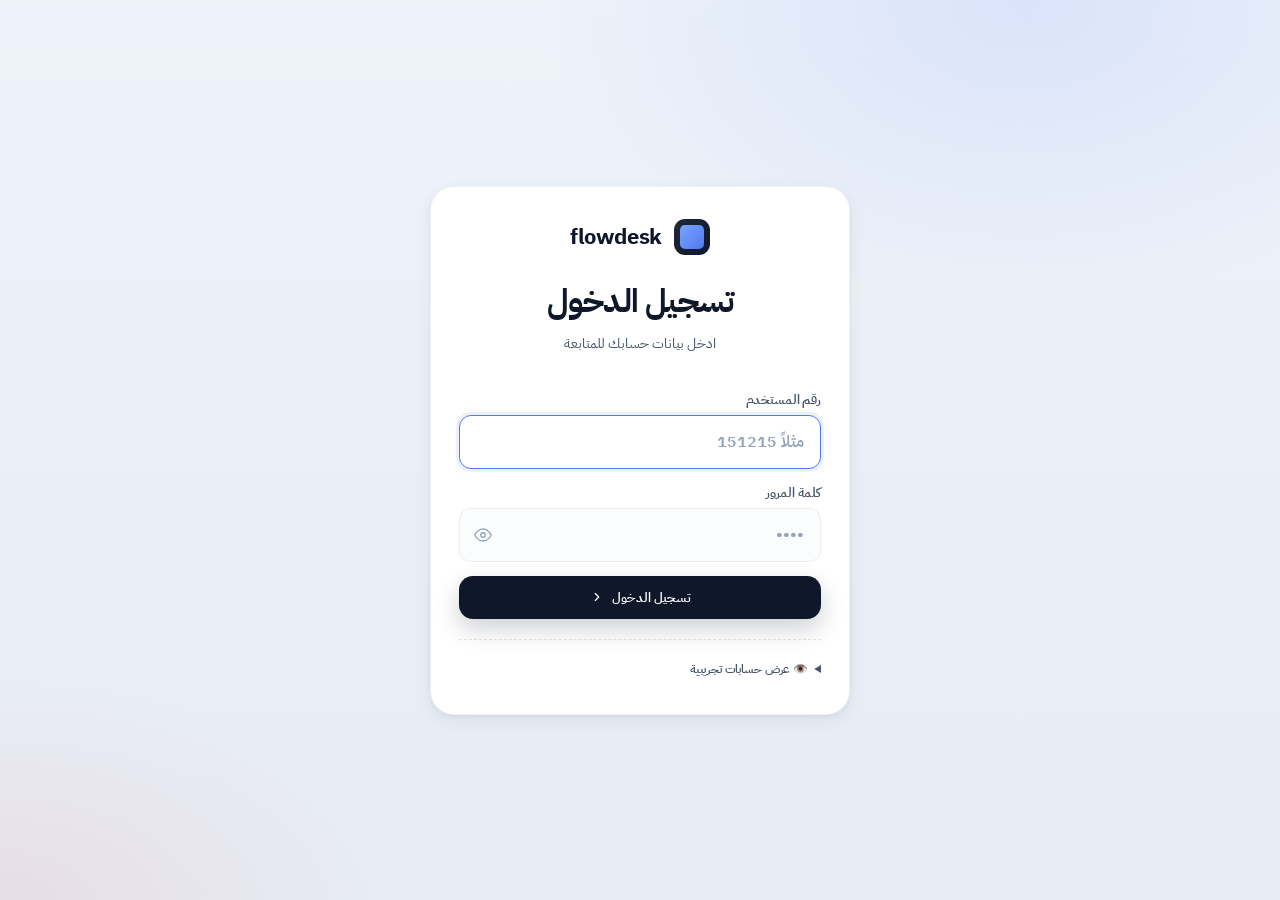
==== my-tasks.html @ 4c5a4c40 "Initial commit — Flowdesk task management - Multi-role system (manager / supervisor / employee) with" ====
<!DOCTYPE html>
<html lang="ar" dir="rtl">
<head>
<meta charset="UTF-8" />
<meta name="viewport" content="width=device-width, initial-scale=1.0" />
<title>تطبيقي — Flowdesk</title>
<link rel="preconnect" href="https://fonts.googleapis.com" />
<link rel="preconnect" href="https://fonts.gstatic.com" crossorigin />
<link href="https://fonts.googleapis.com/css2?family=IBM+Plex+Sans+Arabic:wght@400;500;600;700&family=Inter:wght@400;500;600;700&display=swap" rel="stylesheet" />
<link rel="stylesheet" href="styles.css" />
</head>
<body class="phone-body">

<div class="phone-shell">

  <header class="phone-head" id="phoneHead">
    <!-- rendered by JS -->
  </header>

  <main class="phone-main" id="phoneMain">
    <!-- rendered by JS -->
  </main>

  <nav class="phone-nav" id="phoneNav">
    <button type="button" class="ph-tab active" data-tab="tasks">
      <svg viewBox="0 0 24 24" fill="none" stroke="currentColor" stroke-width="1.8" stroke-linecap="round" stroke-linejoin="round"><rect x="3" y="4" width="18" height="16" rx="3"/><path d="M8 10l3 3 5-6"/></svg>
      <span>مهامي</span>
    </button>
    <button type="button" class="ph-tab" data-tab="watching">
      <svg viewBox="0 0 24 24" fill="none" stroke="currentColor" stroke-width="1.8" stroke-linecap="round" stroke-linejoin="round"><path d="M1 12s4-8 11-8 11 8 11 8-4 8-11 8-11-8-11-8z"/><circle cx="12" cy="12" r="3"/></svg>
      <span>متابعتي</span>
    </button>
    <button type="button" class="ph-tab" data-tab="profile">
      <svg viewBox="0 0 24 24" fill="none" stroke="currentColor" stroke-width="1.8" stroke-linecap="round" stroke-linejoin="round"><path d="M20 21v-2a4 4 0 00-4-4H8a4 4 0 00-4 4v2"/><circle cx="12" cy="7" r="4"/></svg>
      <span>ملفي</span>
    </button>
    <button type="button" class="ph-tab" data-tab="alerts">
      <svg viewBox="0 0 24 24" fill="none" stroke="currentColor" stroke-width="1.8" stroke-linecap="round" stroke-linejoin="round"><path d="M18 8a6 6 0 10-12 0c0 7-3 9-3 9h18s-3-2-3-9"/><path d="M14 21a2 2 0 01-4 0"/></svg>
      <span>التنبيهات</span>
    </button>
  </nav>

</div>

<div id="toast" class="toast"></div>

<script src="data.js"></script>
<script src="task-detail-modal.js"></script>
<script src="my-tasks.js"></script>
</body>
</html>
---- styles.css ----
/* ============================================================
   Flowdesk — Team Task Board
   Soft, premium SaaS look (light, white, subtle blue tints)
   Inspired by Linear / Notion / SugarCRM
   ============================================================ */

:root {
  /* Surfaces */
  --bg-base-1: #eef2f9;
  --bg-base-2: #e7ecf5;
  --bg-grad-1: rgba(122,162,255,0.16);
  --bg-grad-2: rgba(226,91,98,0.08);
  --surface: #ffffff;
  --surface-2: #fbfcfe;
  --surface-soft: #f1f4fa;

  /* Ink (text) */
  --ink: #0f172a;
  --ink-2: #475569;
  --ink-3: #94a3b8;

  /* Lines */
  --line: rgba(15, 23, 42, 0.06);
  --line-2: rgba(15, 23, 42, 0.10);

  /* Accents */
  --accent: #4f7af0;
  --accent-2: #7aa2ff;
  --accent-soft: rgba(79,122,240,0.10);
  --red: #e25b62;
  --red-soft: rgba(226,91,98,0.10);
  --green: #2bb673;
  --amber: #f0a042;
  --orange: #ff7e3a;            /* high priority — distinct from overdue red */
  --orange-soft: rgba(255,126,58,0.10);
  --violet: #7c5cf0;
  --pink: #ee6f9c;
  --cyan: #36b3d4;

  /* Shadows */
  --shadow-sm: 0 1px 2px rgba(15, 23, 42, 0.04), 0 2px 6px rgba(15, 23, 42, 0.04);
  --shadow-md: 0 6px 18px rgba(15, 23, 42, 0.06), 0 2px 4px rgba(15, 23, 42, 0.04);
  --shadow-lg: 0 18px 48px rgba(15, 23, 42, 0.10), 0 4px 12px rgba(15, 23, 42, 0.05);

  /* Radii */
  --radius-sm: 12px;
  --radius: 18px;
  --radius-lg: 24px;

  --ease: cubic-bezier(0.2, 0.8, 0.2, 1);
}

* { box-sizing: border-box; }
html, body { height: 100%; }
body {
  margin: 0;
  font-family: 'IBM Plex Sans Arabic', 'Inter', -apple-system, BlinkMacSystemFont, system-ui, sans-serif;
  font-size: 14px;
  color: var(--ink);
  background:
    radial-gradient(1200px 700px at 80% -10%, var(--bg-grad-1), transparent 60%),
    radial-gradient(900px 600px at -10% 100%, var(--bg-grad-2), transparent 55%),
    linear-gradient(180deg, var(--bg-base-1) 0%, var(--bg-base-2) 100%);
  background-attachment: fixed;
  -webkit-font-smoothing: antialiased;
  -moz-osx-font-smoothing: grayscale;
  letter-spacing: -0.005em;
}
body.dragging { cursor: grabbing; }

button { font-family: inherit; cursor: pointer; border: none; background: none; color: inherit; }
input { font-family: inherit; }
img { display: block; max-width: 100%; }
h1, h2, h3, h4 { margin: 0; }

/* ====================== APP SHELL ====================== */
.app {
  display: block;
  min-height: 100vh;
}

/* TV mode — fits everything on a single screen, no scrolling */
.tv-board { overflow: hidden; height: 100vh; }
.tv-board .app { height: 100vh; }
.tv-board .main {
  height: 100vh;
  padding: 14px 22px 14px;
  gap: 12px;
  max-width: none;
}

/* ====================== MAIN ====================== */
.main {
  padding: 22px 28px 80px;
  display: flex; flex-direction: column; gap: 22px;
  min-width: 0;
  max-width: 1480px;
  margin: 0 auto;
}

/* ----- TOPBAR ----- */
.topbar {
  display: grid;
  grid-template-columns: auto 1fr auto;
  align-items: center;
  gap: 24px;
  background: rgba(255,255,255,0.72);
  backdrop-filter: blur(14px);
  -webkit-backdrop-filter: blur(14px);
  padding: 10px 16px;
  border-radius: var(--radius-lg);
  border: 1px solid rgba(255,255,255,0.85);
  box-shadow: var(--shadow-sm);
  position: sticky;
  top: 14px;
  z-index: 50;
}
.brand-mark {
  display: flex; align-items: center; gap: 10px;
  text-decoration: none;
  color: var(--ink);
  transition: opacity .2s var(--ease);
}
.brand-mark:hover { opacity: 0.75; }
.brand-logo {
  width: 28px; height: 28px;
  border-radius: 9px;
  background: linear-gradient(135deg, #1f2937, #0f172a);
  position: relative;
}
.brand-logo::after {
  content: ""; position: absolute; inset: 6px;
  border-radius: 5px;
  background: linear-gradient(135deg, #7aa2ff, #4f7af0);
}
.brand-name { font-weight: 700; letter-spacing: -0.02em; font-size: 16px; }

.tabs { display: flex; gap: 4px; justify-content: center; }
.tab {
  padding: 10px 18px;
  border-radius: 999px;
  font-size: 13.5px; font-weight: 500;
  color: var(--ink-2);
  transition: all .2s var(--ease);
  text-decoration: none;
}
.tab:hover { background: rgba(15,23,42,0.04); color: var(--ink); }
.tab.active {
  background: var(--ink);
  color: #fff;
  font-weight: 600;
  box-shadow: 0 6px 18px rgba(15,23,42,0.25);
}

.top-actions { display: flex; align-items: center; gap: 10px; }

.search {
  display: flex; align-items: center; gap: 8px;
  background: var(--surface);
  border: 1px solid var(--line);
  border-radius: 12px;
  padding: 9px 12px;
  width: 220px;
  transition: box-shadow .2s var(--ease), border-color .2s var(--ease);
}
.search:focus-within { box-shadow: 0 0 0 3px var(--accent-soft); border-color: var(--accent); }
.search svg { width: 16px; height: 16px; color: var(--ink-3); }
.search input {
  border: none; outline: none; background: transparent;
  font-size: 13px; flex: 1; color: var(--ink);
  min-width: 0;
}
.search input::placeholder { color: var(--ink-3); }

.icon-btn {
  width: 40px; height: 40px;
  border-radius: 12px;
  display: grid; place-items: center;
  color: var(--ink-2);
  background: var(--surface);
  border: 1px solid var(--line);
  transition: all .2s var(--ease);
  position: relative;
  text-decoration: none;
}
.icon-btn svg { width: 18px; height: 18px; }
.icon-btn:hover { color: var(--ink); transform: translateY(-1px); box-shadow: var(--shadow-md); }
.icon-btn.active {
  background: var(--ink);
  color: #fff;
  border-color: var(--ink);
  box-shadow: 0 6px 16px rgba(15,23,42,0.25);
}
.icon-btn .badge-dot {
  position: absolute; top: 9px; inset-inline-end: 11px;
  width: 6px; height: 6px; border-radius: 50%;
  background: var(--red);
  box-shadow: 0 0 0 2px var(--surface);
}

/* "+ مهمة جديدة" CTA in topbar */
.cta-mini {
  display: inline-flex; align-items: center; gap: 6px;
  padding: 8px 14px;
  border-radius: 12px;
  background: var(--ink);
  color: #fff;
  font-size: 12.5px; font-weight: 600;
  text-decoration: none;
  box-shadow: var(--shadow-sm);
  transition: all .2s var(--ease);
}
.cta-mini:hover { transform: translateY(-1px); box-shadow: 0 10px 22px rgba(15,23,42,0.25); }
.cta-mini svg { width: 14px; height: 14px; }

.avatar-btn {
  width: 40px; height: 40px;
  border-radius: 50%;
  overflow: hidden;
  border: 2px solid var(--surface);
  box-shadow: var(--shadow-md);
  transition: transform .2s var(--ease);
}
.avatar-btn:hover { transform: scale(1.05); }
.avatar-btn img { width: 100%; height: 100%; object-fit: cover; }

/* ----- PAGE HEAD ----- */
.page-head {
  display: flex; align-items: flex-end; justify-content: space-between;
  gap: 24px; flex-wrap: wrap;
  padding: 0 6px;
}
.page-head-text { min-width: 0; }
.page-title { font-size: 30px; font-weight: 700; letter-spacing: -0.025em; line-height: 1.2; }
.page-sub { margin: 6px 0 0; color: var(--ink-2); font-size: 13.5px; max-width: 540px; line-height: 1.55; }

.head-right { display: flex; align-items: center; gap: 16px; flex-wrap: wrap; }
.head-actions { display: flex; gap: 8px; }

.round-btn {
  width: 40px; height: 40px;
  border-radius: 50%;
  display: grid; place-items: center;
  background: var(--surface);
  color: var(--ink-2);
  border: 1px solid var(--line);
  box-shadow: var(--shadow-sm);
  transition: all .2s var(--ease);
}
.round-btn svg { width: 16px; height: 16px; }
.round-btn:hover { color: var(--ink); transform: translateY(-1px); box-shadow: var(--shadow-md); }

/* Avatar stack */
.avatar-stack { display: flex; align-items: center; }
.avatar-stack .av { margin-inline-start: -10px; transition: transform .2s var(--ease); }
.avatar-stack .av:first-child { margin-inline-start: 0; }
.avatar-stack .av:hover { transform: translateY(-3px); z-index: 2; }
.av {
  position: relative;
  width: 38px; height: 38px;
  border-radius: 50%;
  overflow: visible;
  border: 2px solid var(--surface);
  background: var(--surface);
  box-shadow: 0 2px 6px rgba(15,23,42,0.10);
  display: inline-block;
}
.av img { width: 100%; height: 100%; border-radius: 50%; object-fit: cover; display: block; }
.av.more {
  display: grid; place-items: center;
  font-size: 12px; font-weight: 700; color: var(--ink-2);
}
.av-badge {
  position: absolute; bottom: -3px; inset-inline-end: -4px;
  min-width: 16px; height: 16px; padding: 0 4px;
  border-radius: 999px;
  font-size: 10px; font-weight: 700;
  display: grid; place-items: center;
  color: #fff;
  border: 2px solid var(--surface);
  font-style: normal;
}
.av-badge.blue   { background: #4f7af0; }
.av-badge.cyan   { background: #36b3d4; }
.av-badge.red    { background: #e25b62; }
.av-badge.yellow { background: #f0a042; }
.av-badge.green  { background: #2bb673; }

/* ====================== KPI ROW ====================== */
.kpi-row {
  display: grid;
  grid-template-columns: repeat(4, 1fr);
  gap: 14px;
}
.kpi-chip {
  background: var(--surface);
  border: 1px solid var(--line);
  border-radius: var(--radius);
  padding: 16px 18px;
  box-shadow: var(--shadow-sm);
  display: flex; flex-direction: column; gap: 4px;
  transition: transform .2s var(--ease), box-shadow .2s var(--ease);
  position: relative;
  overflow: hidden;
}
.kpi-chip::before {
  content: "";
  position: absolute;
  inset-inline-end: -20px;
  top: -20px;
  width: 90px; height: 90px;
  background: radial-gradient(circle, var(--accent-soft) 0%, transparent 70%);
  border-radius: 50%;
  pointer-events: none;
}
.kpi-chip.warn::before { background: radial-gradient(circle, var(--red-soft) 0%, transparent 70%); }
.kpi-chip.alt::before { background: radial-gradient(circle, rgba(240,160,66,0.12) 0%, transparent 70%); }
.kpi-chip.ok::before { background: radial-gradient(circle, rgba(43,182,115,0.12) 0%, transparent 70%); }

.kpi-chip:hover { transform: translateY(-2px); box-shadow: var(--shadow-md); }
.kpi-num {
  font-size: 28px; font-weight: 700; color: var(--ink); line-height: 1;
  position: relative;
}
.kpi-chip.warn .kpi-num { color: var(--red); }
.kpi-chip.alt .kpi-num { color: var(--amber); }
.kpi-chip.ok .kpi-num { color: var(--green); }
.kpi-label { font-size: 12px; color: var(--ink-3); position: relative; }

/* ====================== HUB ====================== */
.hub {
  display: grid;
  grid-template-columns: 1fr 340px;
  gap: 22px;
}

.area-head {
  display: flex; align-items: center; justify-content: space-between;
  gap: 14px; flex-wrap: wrap;
  margin-bottom: 14px;
  padding: 0 4px;
}
.area-title { font-size: 16px; font-weight: 600; }
.area-sub { color: var(--ink-3); font-size: 12.5px; margin-top: 2px; }

.legend { display: flex; gap: 14px; flex-wrap: wrap; }
.lg {
  display: inline-flex; align-items: center; gap: 6px;
  font-size: 11.5px; color: var(--ink-2); font-weight: 500;
}
.dot { width: 8px; height: 8px; border-radius: 50%; display: inline-block; }
.dot.prio-low  { background: var(--ink-3); }
.dot.prio-mid  { background: var(--amber); }
.dot.prio-high { background: var(--orange); }
.dot.overdue   { background: var(--red); box-shadow: 0 0 0 3px var(--red-soft); }

/* ----- EMPLOYEES GRID ----- */
.employees-grid {
  display: grid;
  grid-template-columns: repeat(auto-fill, minmax(300px, 1fr));
  gap: 14px;
}

/* Outer card is just a container — both header and box are layered cards */
.emp-card {
  display: flex; flex-direction: column;
  gap: 0;
  position: relative;
  height: 420px;
  background: transparent;
  border: none;
  box-shadow: none;
  padding: 0;
}

/* HEADER as its own card — sits BEHIND the box, peeks out from the top */
.emp-head {
  position: relative;
  z-index: 1;
  margin-bottom: -14px;            /* overlap into the box below */
  margin-inline: 6px;              /* slightly narrower so the box "frames" it */
  background: linear-gradient(135deg,
    #e0f2fe 0%,                    /* sky-100 */
    #f0f9ff 35%,                   /* sky-50 */
    var(--surface) 75%);
  border: 1px solid rgba(125,211,252,0.35);
  border-radius: 14px;
  padding: 10px 14px 18px;          /* extra bottom padding hides cleanly behind box */
  box-shadow: 0 6px 16px rgba(56,145,200,0.10);
  display: grid;
  grid-template-columns: auto 1fr auto;
  align-items: center;
  gap: 10px;
  overflow: hidden;
  transition: transform .25s var(--ease), box-shadow .25s var(--ease);
}

/* THE BOX in front, covers the bottom of the header creating the "behind" effect */
.emp-box {
  position: relative;
  z-index: 2;
  flex: 1;
  min-height: 0;
  background: var(--surface);
  border: 1px solid var(--line);
  border-radius: 16px;
  padding: 22px 12px 12px;          /* extra top padding accounts for the header overlap */
  box-shadow: var(--shadow-sm);
  display: flex; flex-direction: column;
  overflow: hidden;
  transition: box-shadow .25s var(--ease), border-color .25s var(--ease), transform .25s var(--ease), background .25s var(--ease);
}

.emp-card:hover .emp-head {
  transform: translateY(-1px);
  box-shadow: 0 10px 22px rgba(15,23,42,0.14);
}
.emp-card:hover .emp-box {
  box-shadow: var(--shadow-md);
  border-color: var(--emp-color, var(--accent));
}

.emp-card.drop-target .emp-box {
  border-color: var(--accent);
  border-width: 2px;
  padding: 21px 11px 11px;
  box-shadow: 0 0 0 4px var(--accent-soft), var(--shadow-lg);
  transform: translateY(-3px) scale(1.015);
  background: linear-gradient(180deg, var(--accent-soft) 0%, var(--surface) 60%);
}
.emp-card.drop-target .emp-box::after {
  content: "أفلِت هنا للإسناد";
  position: absolute;
  inset: 8px 8px 8px 8px;
  display: grid;
  place-items: center;
  font-size: 14px;
  font-weight: 700;
  color: var(--accent);
  background: rgba(255,255,255,0.85);
  backdrop-filter: blur(2px);
  -webkit-backdrop-filter: blur(2px);
  border: 1.5px dashed var(--accent);
  border-radius: 12px;
  z-index: 250;
  pointer-events: none;
}

/* Compact header: avatar | name+role (stacked) | stats — all in one tight row */
.emp-head {
  display: grid;
  grid-template-columns: auto 1fr auto;
  align-items: center;
  gap: 10px;
  position: relative;
}
.emp-avatar {
  width: 40px; height: 40px;
  border-radius: 50%;
  flex: 0 0 40px;
  padding: 2px;
  background: var(--emp-color, var(--accent));
  position: relative;
}
.emp-avatar img {
  width: 100%; height: 100%;
  border-radius: 50%; object-fit: cover;
  border: 2px solid var(--surface);
  display: block;
}

.emp-info { min-width: 0; display: flex; flex-direction: column; gap: 1px; }
.emp-name {
  font-size: 13.5px; font-weight: 700; color: var(--ink);
  white-space: nowrap; overflow: hidden; text-overflow: ellipsis;
  line-height: 1.2;
}
.emp-role {
  font-size: 11px; color: var(--ink-3);
  white-space: nowrap; overflow: hidden; text-overflow: ellipsis;
  line-height: 1.2;
}

.emp-stats {
  display: flex; gap: 6px;
  align-items: center;
}
.stat {
  display: inline-flex; align-items: center; gap: 5px;
  font-size: 11px; font-weight: 700;
  color: var(--ink-2);
  background: var(--surface-soft);
  padding: 3px 9px;
  border-radius: 999px;
  white-space: nowrap;
}
.stat i { width: 6px; height: 6px; border-radius: 50%; display: inline-block; }
.stat.warn { background: var(--red-soft); color: var(--red); }

/* ╔═════════════════════════════════════════════════════════════════╗
   ║  WALLET STACK — full task cards stacked like cards in a wallet  ║
   ║  • Title row of every card always visible (even when peeking)   ║
   ║  • Hovered card slides up + scales, others gently make space    ║
   ╚═════════════════════════════════════════════════════════════════╝ */
.emp-tasks {
  flex: 1;
  min-height: 0;
  position: relative;
  overflow: hidden;
  padding: 4px;
  margin: -4px;
  border-radius: 12px;
  display: flex;
  flex-direction: column;
}
.emp-tasks:empty {
  display: grid;
  place-items: center;
  padding: 8px;
}
.emp-tasks:empty::before {
  content: "اسحب مهمة إلى هنا";
  display: grid;
  place-items: center;
  width: 100%;
  height: 100%;
  text-align: center;
  font-size: 12px;
  color: var(--ink-3);
  border: 1.5px dashed var(--line-2);
  border-radius: 12px;
}

/* The wallet stack: each card overlaps the previous,
   leaving exactly the title row visible (~36px) */
.emp-tasks .task {
  flex-shrink: 0;
  margin-top: -38px;
  transition: transform .28s cubic-bezier(0.2,0.8,0.2,1),
              box-shadow .28s var(--ease),
              border-color .25s var(--ease),
              z-index 0s .28s;
  position: relative;
  z-index: 1;
  /* shrink the foot row a tiny bit so total card height is consistent */
}
.emp-tasks .task:first-child { margin-top: 0; }

/* Each newer card layers above the older one (top of stack) */
.emp-tasks .task:nth-child(2)  { z-index: 2; }
.emp-tasks .task:nth-child(3)  { z-index: 3; }
.emp-tasks .task:nth-child(4)  { z-index: 4; }
.emp-tasks .task:nth-child(5)  { z-index: 5; }
.emp-tasks .task:nth-child(6)  { z-index: 6; }
.emp-tasks .task:nth-child(7)  { z-index: 7; }
.emp-tasks .task:nth-child(8)  { z-index: 8; }
.emp-tasks .task:nth-child(9)  { z-index: 9; }
.emp-tasks .task:nth-child(10) { z-index: 10; }
.emp-tasks .task:nth-child(11) { z-index: 11; }
.emp-tasks .task:nth-child(12) { z-index: 12; }

/* Hovered card scales slightly + bigger shadow + brought to front,
   but does NOT translateY (was breaking drag because the layout shifted at mousedown). */
.emp-tasks .task:hover {
  transform: scale(1.025);
  box-shadow: 0 18px 38px rgba(15,23,42,0.22), 0 4px 10px rgba(15,23,42,0.10);
  z-index: 100;
  border-color: var(--emp-color, var(--accent));
  transition: transform .22s var(--ease), box-shadow .22s var(--ease), z-index 0s, border-color .22s var(--ease);
}
/* Sibling shift removed — stable layout means drag fires reliably */

/* While dragging — cancel hover effects entirely */
.emp-tasks .task.dragging,
.emp-tasks .task.dragging:hover {
  transform: rotate(-1.5deg) scale(0.98) !important;
  z-index: 200 !important;
  margin-top: -38px !important;
}
.emp-tasks .task.dragging:first-child {
  margin-top: 0 !important;
}
.emp-tasks .task.dragging ~ .task {
  transform: none !important;
}

/* ----- UNASSIGNED PANEL ----- */
.unassigned-panel {
  background: var(--surface);
  border: 1px solid var(--line);
  border-radius: var(--radius-lg);
  padding: 18px;
  display: flex; flex-direction: column;
  gap: 14px;
  box-shadow: var(--shadow-md);
  position: relative;
  overflow: hidden;
  align-self: flex-start;
  position: sticky;
  top: 22px;
  max-height: calc(100vh - 44px);
}
.unassigned-panel::before {
  content: "";
  position: absolute;
  inset-inline-end: -40px;
  top: -40px;
  width: 160px; height: 160px;
  background: radial-gradient(circle, rgba(240,160,66,0.20) 0%, transparent 70%);
  pointer-events: none;
}
.panel-head {
  display: flex; align-items: center; justify-content: space-between;
  position: relative;
  gap: 8px;
}
.count-pill {
  background: var(--amber);
  color: #fff;
  font-size: 12px; font-weight: 700;
  padding: 4px 12px;
  border-radius: 999px;
  box-shadow: 0 4px 10px rgba(240,160,66,0.30);
}

.unassigned-list {
  display: flex; flex-direction: column; gap: 10px;
  min-height: 120px;
  flex: 1;
  overflow-y: auto;
  padding: 4px;
  margin: -4px;
  border-radius: 14px;
  transition: background .2s var(--ease);
  position: relative;
}
.unassigned-list::-webkit-scrollbar { width: 6px; }
.unassigned-list::-webkit-scrollbar-thumb { background: var(--line-2); border-radius: 999px; }
.unassigned-list:empty::before {
  content: "كل المهام مسندة 👏";
  display: block;
  text-align: center;
  font-size: 13px;
  color: var(--ink-3);
  padding: 30px 8px;
}
.unassigned-panel.drop-target {
  border-color: var(--accent);
  border-width: 2px;
  padding: 17px;
  box-shadow: 0 0 0 4px var(--accent-soft), var(--shadow-lg);
}
.unassigned-panel.drop-target .unassigned-list {
  background: var(--accent-soft);
  outline: 2px dashed var(--accent);
  outline-offset: -4px;
}

.cta {
  display: inline-flex; align-items: center; justify-content: center; gap: 8px;
  padding: 12px;
  border-radius: 14px;
  background: var(--ink);
  color: #fff;
  font-weight: 600;
  font-size: 13px;
  box-shadow: 0 10px 24px rgba(15,23,42,0.20);
  transition: transform .2s var(--ease), box-shadow .2s var(--ease);
  position: relative;
}
.cta:hover { transform: translateY(-2px); box-shadow: 0 16px 30px rgba(15,23,42,0.28); }
.cta svg { width: 14px; height: 14px; }

/* ====================== TASK CARD ====================== */
.task {
  background: var(--surface);
  border: 1px solid var(--line);
  border-radius: 14px;
  padding: 12px;
  display: flex; flex-direction: column; gap: 8px;
  cursor: grab;
  user-select: none;
  -webkit-user-drag: element;
  transition: transform .2s var(--ease), box-shadow .2s var(--ease), border-color .25s var(--ease), opacity .2s var(--ease);
  box-shadow: var(--shadow-sm);
  position: relative;
  overflow: hidden;
}
/* Colored leading strip indicating priority (overrides red overdue handled below) */
.task::before {
  content: "";
  position: absolute;
  inset-inline-start: 0;
  top: 0; bottom: 0;
  width: 3px;
  background: var(--prio-color, transparent);
  pointer-events: none;
  z-index: 1;
}
.task[data-priority="low"]    { --prio-color: var(--ink-3); }
.task[data-priority="medium"] { --prio-color: var(--amber); }
.task[data-priority="high"]   { --prio-color: var(--orange); }
.task[data-overdue="true"]    { --prio-color: var(--red); }
.task:active { cursor: grabbing; }
.task:hover { transform: translateY(-2px); box-shadow: var(--shadow-md); }
.task.dragging {
  opacity: 0.4;
  cursor: grabbing;
}

/* Allow any drag-handle button inside the task to start drag of the parent */
.task button { -webkit-user-drag: element; }

/* During an active drag, freeze ALL hover transforms on every employee task so
   nothing moves under the cursor and steals pointer events / drop targets. */
body.dragging .emp-tasks .task,
body.dragging .emp-tasks .task:hover,
body.dragging .emp-tasks .task:hover ~ .task {
  transform: none !important;
  transition: none !important;
}
/* But keep the dragged task's special rotated/scaled style */
body.dragging .emp-tasks .task.dragging,
body.dragging .emp-tasks .task.dragging:hover {
  transform: rotate(-1.5deg) scale(0.98) !important;
}

.task-row {
  display: flex; align-items: flex-start; gap: 8px;
}
.task-prio {
  width: 8px; height: 8px; border-radius: 50%;
  flex: 0 0 8px;
  margin-top: 7px;
}
.task-prio.high   { background: var(--orange); }
.task-prio.medium { background: var(--amber); }
.task-prio.low    { background: var(--ink-3); }

.task-title {
  flex: 1; min-width: 0;
  font-size: 13.5px; font-weight: 600;
  color: var(--ink);
  line-height: 1.45;
}
.task-handle {
  width: 24px; height: 24px;
  border-radius: 50%;
  display: grid; place-items: center;
  color: var(--ink-3);
  font-size: 16px; line-height: 0;
  padding-bottom: 6px;
  flex: 0 0 24px;
  transition: background .15s var(--ease);
}
.task-handle:hover { background: var(--surface-soft); color: var(--ink); }

.task-foot {
  display: flex; align-items: center; gap: 8px;
  flex-wrap: wrap;
  padding-inline-start: 16px;
}
.tag {
  --tag-color: var(--ink-3);
  display: inline-flex; align-items: center; gap: 4px;
  font-size: 11px; font-weight: 600;
  padding: 3px 8px;
  border-radius: 999px;
  background: color-mix(in srgb, var(--tag-color) 12%, transparent);
  color: var(--tag-color);
}
.tag::before {
  content: "";
  width: 6px; height: 6px; border-radius: 50%;
  background: var(--tag-color);
}

.due {
  display: inline-flex; align-items: center; gap: 5px;
  font-size: 11.5px; color: var(--ink-3);
  font-weight: 500;
}
.due svg { width: 12px; height: 12px; }

/* OVERDUE STATE */
.task[data-overdue="true"] {
  border: 2px solid var(--red);
  box-shadow: 0 0 0 3px var(--red-soft), var(--shadow-sm);
  padding: 11px;
}
.task[data-overdue="true"]:hover { box-shadow: 0 0 0 3px var(--red-soft), var(--shadow-md); }
.task[data-overdue="true"] .due { color: var(--red); font-weight: 700; }
.task[data-overdue="true"] .overdue-pill {
  display: inline-flex; align-items: center; gap: 4px;
  background: var(--red);
  color: #fff;
  font-size: 10.5px; font-weight: 700;
  padding: 2px 8px;
  border-radius: 999px;
  margin-inline-start: auto;
}
.overdue-pill { display: none; }

/* ====================== DELETE ZONE ====================== */
.delete-zone {
  position: fixed;
  bottom: 28px;
  inset-inline-start: 50%;
  transform: translateX(50%) translateY(120px);
  background: var(--surface);
  color: var(--ink-2);
  border: 2px dashed var(--line-2);
  border-radius: 999px;
  padding: 12px 24px;
  display: flex; align-items: center; gap: 10px;
  font-size: 13.5px; font-weight: 600;
  box-shadow: var(--shadow-lg);
  opacity: 0;
  pointer-events: none;
  transition: transform .35s var(--ease), opacity .35s var(--ease), background .25s var(--ease), color .25s var(--ease), border-color .25s var(--ease), box-shadow .25s var(--ease);
  z-index: 100;
}
[dir="ltr"] .delete-zone { transform: translateX(-50%) translateY(120px); }

body.dragging .delete-zone {
  transform: translateX(50%) translateY(0);
  opacity: 1;
  pointer-events: auto;
}
[dir="ltr"] body.dragging .delete-zone { transform: translateX(-50%) translateY(0); }

.delete-zone.drop-target {
  background: var(--red);
  color: #fff;
  border-color: var(--red);
  border-style: solid;
  transform: translateX(50%) translateY(0) scale(1.06);
  box-shadow: 0 18px 40px rgba(226,91,98,0.40);
}
[dir="ltr"] .delete-zone.drop-target { transform: translateX(-50%) translateY(0) scale(1.06); }

.dz-icon {
  width: 28px; height: 28px;
  border-radius: 50%;
  display: grid; place-items: center;
  background: var(--red-soft);
  color: var(--red);
  transition: background .25s var(--ease), color .25s var(--ease);
}
.dz-icon svg { width: 16px; height: 16px; }
.delete-zone.drop-target .dz-icon { background: rgba(255,255,255,0.25); color: #fff; }

/* ====================== ANALYTICS ====================== */
.analytics {
  display: grid;
  grid-template-columns: 1.4fr 1fr;
  gap: 22px;
}
.suggested, .charts {
  background: var(--surface);
  border: 1px solid var(--line);
  border-radius: var(--radius-lg);
  padding: 18px 20px;
  box-shadow: var(--shadow-sm);
}
.panel-head h3 { font-size: 14px; font-weight: 600; }
.muted { color: var(--ink-3); font-size: 12px; font-weight: 500; }

.overview { display: flex; flex-direction: column; gap: 8px; margin-top: 14px; }
.overview-row {
  display: grid;
  grid-template-columns: auto 1fr auto auto;
  align-items: center; gap: 12px;
  padding: 10px 12px;
  background: var(--surface-2);
  border: 1px solid var(--line);
  border-radius: 12px;
  font-size: 12.5px;
  transition: background .2s var(--ease), border-color .2s var(--ease);
}
.overview-row:hover { background: var(--surface-soft); border-color: var(--line-2); }
.overview-row .ov-av {
  width: 30px; height: 30px;
  border-radius: 50%;
  padding: 2px;
  background: var(--emp-color, var(--accent));
  flex: 0 0 30px;
  display: inline-block;
}
.overview-row .ov-av img {
  width: 100%; height: 100%;
  border-radius: 50%; object-fit: cover;
  border: 2px solid var(--surface);
  display: block;
}
.overview-row .ov-name { font-weight: 700; color: var(--ink); font-size: 13px; }
.overview-row .ov-role { color: var(--ink-3); font-size: 11px; display: block; margin-top: 1px; }
.overview-row .ov-bar {
  width: 110px; height: 6px;
  background: var(--surface-soft);
  border-radius: 999px;
  overflow: hidden;
}
.overview-row .ov-bar span {
  display: block; height: 100%;
  border-radius: 999px;
  transition: width .4s var(--ease);
}
.overview-row .ov-num { font-weight: 700; color: var(--ink); min-width: 28px; text-align: end; font-size: 13px; }
.overview-row.has-overdue .ov-num { color: var(--red); }

/* Charts */
.charts-row {
  display: grid;
  grid-template-columns: auto auto 1fr;
  align-items: center; gap: 18px;
  margin-top: 12px;
}
.donut { position: relative; width: 132px; height: 132px; }
.donut svg { width: 100%; height: 100%; }
.donut-label { position: absolute; inset: 0; display: flex; flex-direction: column; align-items: center; justify-content: center; }
.donut-label b { font-size: 26px; font-weight: 700; }
.donut-label span { font-size: 11.5px; color: var(--ink-2); margin-top: 2px; }
.donut.red .donut-label b { color: var(--red); }
.donut.blue .donut-label b { color: var(--accent); }

.kpi-stack { display: flex; flex-direction: column; gap: 12px; }
.kpi {
  background: var(--surface-2);
  border: 1px solid var(--line);
  border-radius: 14px;
  padding: 12px 14px;
  display: grid;
  grid-template-columns: 1fr auto;
  gap: 4px 12px;
  align-items: center;
}
.kpi-mini-label { font-size: 11.5px; color: var(--ink-3); }
.kpi-mini-value { font-size: 16px; font-weight: 700; }
.bar { grid-column: 1 / -1; height: 6px; border-radius: 999px; background: var(--surface-soft); overflow: hidden; }
.bar span {
  display: block; height: 100%;
  background: linear-gradient(90deg, #7aa2ff, #4f7af0);
  border-radius: 999px;
  transition: width .4s var(--ease);
}

/* ====================== TOAST ====================== */
.toast {
  position: fixed;
  bottom: 96px;
  inset-inline-start: 50%;
  transform: translateX(50%) translateY(20px);
  background: var(--ink);
  color: #fff;
  padding: 10px 18px;
  border-radius: 999px;
  font-size: 13px; font-weight: 500;
  opacity: 0; pointer-events: none;
  z-index: 200;
  box-shadow: var(--shadow-lg);
  transition: opacity .25s var(--ease), transform .25s var(--ease);
}
[dir="ltr"] .toast { transform: translateX(-50%) translateY(20px); }
.toast.show { opacity: 1; transform: translateX(50%) translateY(0); }
[dir="ltr"] .toast.show { transform: translateX(-50%) translateY(0); }

/* ====================== RESPONSIVE ====================== */
@media (max-width: 1280px) {
  .hub { grid-template-columns: 1fr; }
  .analytics { grid-template-columns: 1fr; }
  .unassigned-panel { position: relative; top: auto; max-height: none; }
  .kpi-row { grid-template-columns: repeat(2, 1fr); }
}
@media (max-width: 820px) {
  .topbar { grid-template-columns: 1fr auto; }
  .tabs { display: none; }
  .search { display: none; }
  .cta-mini span { display: none; }
  .charts-row { grid-template-columns: 1fr; justify-items: center; }
  .page-head { flex-direction: column; align-items: flex-start; }
  .main { padding: 18px 18px 80px; }
}

/* ============================================================
   FILTER CHIPS / SEGMENTED CONTROLS / GHOST BUTTONS
   ============================================================ */
.filter-chips { display: flex; gap: 6px; flex-wrap: wrap; }
.chip-btn {
  padding: 6px 14px;
  border-radius: 999px;
  font-size: 12px; font-weight: 500;
  background: var(--surface);
  color: var(--ink-2);
  border: 1px solid var(--line);
  transition: all .2s var(--ease);
}
.chip-btn:hover { background: var(--surface-soft); color: var(--ink); }
.chip-btn.active {
  background: var(--ink);
  color: #fff;
  border-color: var(--ink);
  box-shadow: 0 4px 12px rgba(15,23,42,0.18);
}

.seg {
  display: inline-flex;
  background: var(--surface);
  border: 1px solid var(--line);
  border-radius: 12px;
  padding: 3px;
  box-shadow: var(--shadow-sm);
}
.seg-btn {
  padding: 7px 14px;
  border-radius: 9px;
  font-size: 12px; font-weight: 600;
  color: var(--ink-2);
  transition: all .2s var(--ease);
}
.seg-btn:hover { color: var(--ink); }
.seg-btn.active { background: var(--ink); color: #fff; }

.ghost-btn {
  display: inline-flex; align-items: center; gap: 6px;
  padding: 8px 14px;
  border-radius: 10px;
  font-size: 12.5px; font-weight: 600;
  color: var(--ink-2);
  background: var(--surface-soft);
  border: 1px solid transparent;
  transition: all .2s var(--ease);
  text-decoration: none;
  cursor: pointer;
}
.ghost-btn:hover { background: var(--surface); border-color: var(--line); color: var(--ink); }
.ghost-btn.sm { padding: 6px 10px; font-size: 11.5px; }
.ghost-btn svg { width: 14px; height: 14px; }

.count-pill.ok { background: var(--green); box-shadow: 0 4px 10px rgba(43,182,115,0.30); }

/* ============================================================
   TEAM PAGE — bigger employee cards
   ============================================================ */
.team-grid {
  display: grid;
  grid-template-columns: repeat(auto-fill, minmax(280px, 1fr));
  gap: 16px;
}
.team-card {
  background: var(--surface);
  border: 1px solid var(--line);
  border-radius: var(--radius-lg);
  padding: 18px;
  display: flex; flex-direction: column;
  gap: 14px;
  box-shadow: var(--shadow-sm);
  transition: transform .25s var(--ease), box-shadow .25s var(--ease), border-color .25s var(--ease);
  position: relative;
  overflow: hidden;
}
.team-card::before {
  content: "";
  position: absolute;
  inset-inline-end: -40px;
  top: -40px;
  width: 130px; height: 130px;
  background: radial-gradient(circle, var(--emp-color) 0%, transparent 70%);
  opacity: 0.10;
  pointer-events: none;
  transition: opacity .25s var(--ease);
}
.team-card:hover { transform: translateY(-3px); box-shadow: var(--shadow-md); border-color: var(--emp-color); }
.team-card:hover::before { opacity: 0.18; }

.team-card-head {
  display: flex; align-items: flex-start; gap: 12px;
  position: relative;
}
.emp-avatar.lg {
  width: 56px; height: 56px; flex: 0 0 56px;
}
.emp-mail {
  display: block;
  font-size: 11.5px;
  color: var(--accent);
  text-decoration: none;
  margin-top: 4px;
  font-weight: 500;
  white-space: nowrap;
  overflow: hidden;
  text-overflow: ellipsis;
}
.emp-mail:hover { text-decoration: underline; }
.status-dot {
  width: 10px; height: 10px;
  border-radius: 50%;
  background: var(--ink-3);
  margin-top: 4px;
  flex: 0 0 10px;
  box-shadow: 0 0 0 3px var(--surface);
}
.status-dot.online { background: var(--green); box-shadow: 0 0 0 3px rgba(43,182,115,0.20); }

.team-stats {
  display: grid; grid-template-columns: repeat(4, 1fr);
  gap: 6px;
  background: var(--surface-2);
  padding: 10px;
  border-radius: 12px;
  border: 1px solid var(--line);
}
.ts { display: flex; flex-direction: column; align-items: center; gap: 2px; }
.ts-num { font-size: 17px; font-weight: 700; color: var(--ink); letter-spacing: -0.02em; }
.ts-label { font-size: 10.5px; color: var(--ink-3); }
.ts.warn .ts-num { color: var(--red); }
.ts.ok   .ts-num { color: var(--green); }
.ts.xp .ts-num { color: var(--violet); font-family: 'Inter', sans-serif; }
.ts.xp .ts-label { color: var(--violet); font-weight: 700; letter-spacing: 0.04em; }

/* Level badge on the avatar (gaming-style) */
.emp-avatar.lg { position: relative; }
.lv-badge {
  position: absolute;
  bottom: -3px;
  inset-inline-end: -6px;
  background: var(--ink);
  color: #fff;
  font-size: 9.5px;
  font-weight: 800;
  padding: 2px 6px;
  border-radius: 999px;
  border: 2px solid var(--surface);
  font-family: 'Inter', sans-serif;
  letter-spacing: 0.02em;
  white-space: nowrap;
  box-shadow: 0 2px 6px rgba(15,23,42,0.20);
}

/* XP breakdown chips (shown in team card when there are penalties or late completions) */
.xp-breakdown {
  display: flex;
  flex-wrap: wrap;
  gap: 4px;
  margin-top: 8px;
  padding-top: 8px;
  border-top: 1px dashed var(--line);
}
.xp-tag {
  display: inline-flex;
  align-items: center;
  gap: 4px;
  font-size: 10.5px;
  font-weight: 700;
  padding: 3px 8px;
  border-radius: 999px;
  white-space: nowrap;
}
.xp-tag.plus  { background: rgba(43,182,115,0.12); color: var(--green); }
.xp-tag.bonus { background: rgba(124,92,240,0.12); color: var(--violet); }
.xp-tag.half  { background: rgba(240,160,66,0.12); color: var(--amber); }
.xp-tag.minus { background: var(--red-soft); color: var(--red); }

.workload {}
.wl-head { display: flex; justify-content: space-between; margin-bottom: 6px; }
.wl-label { font-size: 11.5px; color: var(--ink-3); }
.wl-pct   { font-size: 12.5px; font-weight: 700; color: var(--ink); }
.wl-bar   { height: 6px; background: var(--surface-soft); border-radius: 999px; overflow: hidden; }
.wl-bar > span { display: block; height: 100%; border-radius: 999px; transition: width .4s var(--ease); }

.team-card-foot { display: flex; gap: 8px; }

/* Leaderboard */
.leaderboard { display: flex; flex-direction: column; gap: 6px; }
.leader-row {
  display: grid;
  grid-template-columns: 30px auto 1fr auto;
  align-items: center; gap: 12px;
  padding: 10px 12px;
  background: var(--surface-2);
  border: 1px solid var(--line);
  border-radius: 12px;
  font-size: 12.5px;
  transition: background .2s var(--ease), border-color .2s var(--ease);
}
.leader-row:hover { background: var(--surface-soft); border-color: var(--line-2); }
.leader-rank { font-size: 18px; text-align: center; font-weight: 700; }
.leader-info { display: flex; flex-direction: column; min-width: 0; }
.leader-info .ov-name { font-weight: 700; color: var(--ink); font-size: 13px; }
.leader-info .ov-role { color: var(--ink-3); font-size: 11px; }
.leader-num {
  background: var(--emp-color, var(--accent));
  color: #fff;
  font-weight: 700;
  font-size: 13px;
  padding: 4px 12px;
  border-radius: 999px;
  min-width: 36px;
  text-align: center;
}
.ov-av.sm { width: 24px; height: 24px; padding: 1.5px; flex: 0 0 24px; }

/* ============================================================
   CALENDAR PAGE
   ============================================================ */
.month-nav { display: flex; align-items: center; gap: 10px; }
.month-label {
  font-size: 16px; font-weight: 700; color: var(--ink);
  min-width: 130px; text-align: center;
}

.cal-card {
  background: var(--surface);
  border: 1px solid var(--line);
  border-radius: var(--radius-lg);
  padding: 18px;
  box-shadow: var(--shadow-sm);
}
.cal-head {
  display: grid; grid-template-columns: repeat(7, 1fr);
  text-align: center;
  font-size: 11.5px; font-weight: 600;
  color: var(--ink-3);
  padding: 0 4px 8px;
  border-bottom: 1px solid var(--line);
  margin-bottom: 8px;
}
.cal-grid {
  display: grid;
  grid-template-columns: repeat(7, 1fr);
  gap: 6px;
}
.cal-cell {
  min-height: 92px;
  background: var(--surface-2);
  border: 1px solid var(--line);
  border-radius: 12px;
  padding: 8px;
  display: flex; flex-direction: column;
  transition: background .2s var(--ease), border-color .2s var(--ease);
}
.cal-cell.pad { opacity: 0.5; }
.cal-cell.today {
  background: var(--accent-soft);
  border: 1.5px solid var(--accent);
  box-shadow: 0 0 0 3px rgba(79,122,240,0.10);
}
.cal-cell:hover { background: var(--surface); border-color: var(--line-2); }
.cal-day {
  font-size: 12.5px; font-weight: 700;
  color: var(--ink-2);
  margin-bottom: 4px;
}
.cal-cell.today .cal-day { color: var(--accent); }
.cal-chips { display: flex; flex-direction: column; gap: 3px; flex: 1; min-height: 0; }
.cal-chip {
  display: flex; align-items: center; gap: 5px;
  font-size: 10.5px; font-weight: 600;
  background: var(--surface);
  border: 1px solid var(--line);
  padding: 3px 6px;
  border-radius: 6px;
  color: var(--ink);
  white-space: nowrap; overflow: hidden; text-overflow: ellipsis;
}
.cal-chip span { white-space: nowrap; overflow: hidden; text-overflow: ellipsis; }
.cal-chip .cdot { width: 6px; height: 6px; border-radius: 50%; flex: 0 0 6px; background: var(--c); }
.cal-chip.overdue { background: var(--red-soft); border-color: rgba(226,91,98,0.35); color: var(--red); }
.cal-chip.overdue .cdot { background: var(--red); }
.cal-more { font-size: 10px; color: var(--ink-3); padding-inline-start: 4px; }

.cal-side .cal-agenda { display: flex; flex-direction: column; gap: 8px; }
.cal-agenda-row {
  display: grid;
  grid-template-columns: 8px 1fr auto;
  align-items: center;
  gap: 10px;
  padding: 10px;
  background: var(--surface-2);
  border: 1px solid var(--line);
  border-radius: 12px;
  font-size: 12.5px;
  transition: all .2s var(--ease);
}
.cal-agenda-row:hover { background: var(--surface); border-color: var(--line-2); }
.cal-agenda-row .adot {
  width: 8px; height: 32px; border-radius: 8px;
  background: var(--emp-color, var(--accent));
}
.cal-agenda-row.overdue { border-color: var(--red); box-shadow: 0 0 0 2px var(--red-soft); }
.cal-agenda-row.overdue .adot { background: var(--red); }
.ai-text { display: flex; flex-direction: column; min-width: 0; }
.ai-text b { color: var(--ink); font-weight: 600; font-size: 13px; }
.ai-sub { color: var(--ink-3); font-size: 11px; margin-top: 1px; }
.muted-list { opacity: 0.85; }

/* ============================================================
   REPORTS PAGE
   ============================================================ */
.reports-grid {
  display: grid;
  grid-template-columns: 2fr 1fr 1fr;
  grid-auto-rows: min-content;
  gap: 22px;
}
.card-block {
  background: var(--surface);
  border: 1px solid var(--line);
  border-radius: var(--radius-lg);
  padding: 18px 20px;
  box-shadow: var(--shadow-sm);
}
.card-block.big-chart { grid-column: span 3; }
.card-block.leaderboard-block { grid-column: span 2; }
.card-block.activity-block { grid-column: span 1; }

/* Bar chart */
.bar-chart {
  display: flex; gap: 8px;
  align-items: flex-end;
  height: 220px;
  padding: 16px 4px 4px;
  border-bottom: 1px solid var(--line);
}
.bc-col {
  flex: 1 1 0;
  display: flex; flex-direction: column; align-items: center; gap: 6px;
  height: 100%;
  position: relative;
}
.bc-bar {
  width: 28px;
  background: linear-gradient(180deg, #7aa2ff, #4f7af0);
  border-radius: 8px 8px 4px 4px;
  position: relative;
  margin-top: auto;
  cursor: pointer;
  transition: transform .2s var(--ease), filter .2s var(--ease);
}
.bc-col.today .bc-bar { background: linear-gradient(180deg, var(--ink), #475569); }
.bc-bar:hover { transform: scaleY(1.04); filter: brightness(1.1); }
.bc-bar:hover .bc-tip { opacity: 1; transform: translateY(-4px); }
.bc-tip {
  position: absolute;
  top: -28px; left: 50%;
  transform: translateX(-50%);
  background: var(--ink);
  color: #fff;
  font-size: 11px; font-weight: 600;
  padding: 4px 8px;
  border-radius: 6px;
  white-space: nowrap;
  opacity: 0;
  pointer-events: none;
  transition: opacity .15s, transform .15s;
}
.bc-x { font-size: 11px; color: var(--ink-3); font-weight: 500; }
.bc-col.today .bc-x { color: var(--ink); font-weight: 700; }

/* Legend list (categories) */
.legend-list { display: flex; flex-direction: column; gap: 10px; padding-top: 8px; }
.lg-row { display: grid; grid-template-columns: 80px 1fr 32px; align-items: center; gap: 10px; }
.lg-bar { height: 8px; background: var(--surface-soft); border-radius: 999px; overflow: hidden; }
.lg-fill { display: block; height: 100%; border-radius: 999px; transition: width .4s var(--ease); }
.lg-num { font-weight: 700; color: var(--ink); font-size: 13px; text-align: end; }

.tag-dev-fill      { background: linear-gradient(90deg, #7aa2ff, var(--accent)); }
.tag-design-fill   { background: linear-gradient(90deg, #b794f4, var(--violet)); }
.tag-plan-fill     { background: linear-gradient(90deg, #6ee7b7, var(--green)); }
.tag-qa-fill       { background: linear-gradient(90deg, #fcd34d, var(--amber)); }
.tag-mkt-fill      { background: linear-gradient(90deg, #f9a8d4, var(--pink)); }
.tag-infra-fill    { background: linear-gradient(90deg, #67e8f9, var(--cyan)); }
.tag-review-fill   { background: linear-gradient(90deg, #c4b5fd, var(--violet)); }
.tag-content-fill  { background: linear-gradient(90deg, #cbd5e1, var(--ink-3)); }
.tag-analysis-fill { background: linear-gradient(90deg, #93c5fd, var(--accent)); }

.prio-bars { display: flex; flex-direction: column; gap: 12px; padding-top: 8px; }
.prio-row { display: grid; grid-template-columns: 100px 1fr 32px; align-items: center; gap: 10px; }
.prio-label { display: inline-flex; align-items: center; gap: 6px; font-size: 12px; font-weight: 600; color: var(--ink-2); }

/* Activity feed */
.activity-feed { display: flex; flex-direction: column; gap: 8px; padding-top: 6px; }
.act-row {
  display: grid;
  grid-template-columns: auto 1fr;
  gap: 10px; align-items: center;
  padding: 10px;
  background: var(--surface-2);
  border: 1px solid var(--line);
  border-radius: 12px;
  font-size: 12.5px;
}
.act-text { display: flex; flex-direction: column; min-width: 0; gap: 2px; }
.act-text b { color: var(--ink); }
.act-target { color: var(--ink-2); }
.act-when { color: var(--ink-3); font-size: 11px; }

/* ============================================================
   RELATIONSHIPS PAGE — table
   ============================================================ */
.rel-section {
  background: var(--surface);
  border: 1px solid var(--line);
  border-radius: var(--radius-lg);
  padding: 18px 20px;
  box-shadow: var(--shadow-sm);
  display: flex; flex-direction: column; gap: 14px;
}
.rel-table-wrap { overflow-x: auto; }
.rel-table {
  width: 100%; border-collapse: separate; border-spacing: 0 6px;
  font-size: 13px;
}
.rel-table th {
  text-align: start;
  font-size: 11.5px; font-weight: 600;
  color: var(--ink-3);
  padding: 6px 12px;
}
.rel-table td {
  padding: 12px;
  background: var(--surface-2);
  border-top: 1px solid var(--line);
  border-bottom: 1px solid var(--line);
  font-weight: 500;
  color: var(--ink);
  vertical-align: middle;
}
.rel-table td:first-child { border-inline-start: 1px solid var(--line); border-start-start-radius: 12px; border-end-start-radius: 12px; }
.rel-table td:last-child  { border-inline-end: 1px solid var(--line); border-start-end-radius: 12px; border-end-end-radius: 12px; }
.rel-table tr:hover td { background: var(--surface-soft); }

.cust-cell { display: inline-flex; align-items: center; gap: 10px; }
.cust-logo {
  width: 32px; height: 32px;
  border-radius: 9px;
  display: grid; place-items: center;
  color: #fff;
  font-weight: 700;
  font-size: 14px;
  flex: 0 0 32px;
}
.owner-cell { display: inline-flex; align-items: center; gap: 8px; }

.pill {
  display: inline-block;
  padding: 4px 10px;
  border-radius: 999px;
  font-size: 11px;
  font-weight: 600;
}
.pill.st-active { background: rgba(43,182,115,0.12); color: var(--green); }
.pill.st-lead   { background: rgba(240,160,66,0.12); color: var(--amber); }
.pill.st-paused { background: var(--surface-soft); color: var(--ink-2); }
.pill.st-closed { background: rgba(79,122,240,0.10); color: var(--accent); }

@media (max-width: 1024px) {
  .reports-grid { grid-template-columns: 1fr 1fr; }
  .card-block.big-chart { grid-column: span 2; }
  .card-block.leaderboard-block { grid-column: span 2; }
  .card-block.activity-block { grid-column: span 2; }
}
@media (max-width: 720px) {
  .reports-grid { grid-template-columns: 1fr; }
  .card-block.big-chart, .card-block.leaderboard-block, .card-block.activity-block { grid-column: span 1; }
  .team-grid { grid-template-columns: 1fr; }
  .cal-cell { min-height: 64px; }
}

/* ╔═════════════════════════════════════════════════════════════════╗
   ║  TV BOARD — single-screen office display, no scroll             ║
   ╚═════════════════════════════════════════════════════════════════╝ */

/* Compact page head with inline stats */
.tv-head {
  align-items: center;
  flex-wrap: nowrap;
  padding: 0 4px;
  gap: 24px;
}
.tv-head .page-title { font-size: 24px; line-height: 1.1; }
.tv-head .page-sub { font-size: 12px; margin-top: 2px; }

.head-stats {
  display: flex;
  align-items: center;
  gap: 22px;
  background: var(--surface);
  border: 1px solid var(--line);
  border-radius: 16px;
  padding: 10px 18px;
  box-shadow: var(--shadow-sm);
}
.hs {
  display: flex; align-items: baseline; gap: 6px;
  white-space: nowrap;
}
.hs b {
  font-size: 22px;
  font-weight: 800;
  color: var(--ink);
  line-height: 1;
  letter-spacing: -0.02em;
}
.hs span { font-size: 11px; color: var(--ink-3); font-weight: 500; }
.hs.warn b { color: var(--red); }
.hs.alt  b { color: var(--amber); }
.hs.clock b { color: var(--accent); font-family: 'Inter', monospace; font-variant-numeric: tabular-nums; }
.hs.sep {
  width: 1px;
  height: 24px;
  background: var(--line-2);
  padding: 0;
  align-self: center;
}

/* TV hub fills viewport (after topbar + page head) */
.tv-hub {
  display: grid;
  grid-template-columns: 1fr 280px;
  gap: 16px;
  flex: 1;
  min-height: 0;
}

.tv-hub .employees-area {
  display: flex;
  flex-direction: column;
  min-height: 0;
}
.tv-hub .area-head {
  margin-bottom: 8px;
  padding: 0 4px;
}
.tv-hub .area-title { font-size: 13px; }
.tv-hub .legend { gap: 12px; }
.tv-hub .lg { font-size: 10.5px; }

/* Always 3-column grid on TV — auto rows fill height */
.tv-grid {
  display: grid;
  grid-template-columns: repeat(3, 1fr);
  grid-auto-rows: minmax(0, 1fr);
  gap: 12px;
  flex: 1;
  min-height: 0;
}

/* Override emp-card height — let the grid decide */
.tv-board .emp-card {
  height: auto;
  min-height: 0;
}

.tv-board .emp-head {
  padding: 8px 12px 16px;
  margin-inline: 4px;
  margin-bottom: -12px;
}
.tv-board .emp-avatar { width: 34px; height: 34px; flex: 0 0 34px; }
.tv-board .emp-name { font-size: 13px; }
.tv-board .emp-role { font-size: 10.5px; }
.tv-board .stat { font-size: 10.5px; padding: 2px 7px; }

.tv-board .emp-box {
  padding: 18px 8px 8px;
  min-height: 0;
}

/* TV-mode tasks: tight one-row list, all visible (no wallet) */
.tv-board .emp-tasks {
  display: flex;
  flex-direction: column;
  gap: 3px;
  flex: 1;
  min-height: 0;
  overflow: hidden;
  padding: 0;
  margin: 0;
}
.tv-board .emp-tasks:empty {
  display: grid;
  place-items: center;
  padding: 8px;
}
.tv-board .emp-tasks:empty::before {
  content: "اسحب مهمة إلى هنا";
  border: 1.5px dashed var(--line-2);
  border-radius: 10px;
  padding: 10px;
  font-size: 11px;
  color: var(--ink-3);
}

.tv-board .emp-tasks .task {
  margin-top: 0 !important;
  flex-shrink: 0;
}
.tv-board .emp-tasks .task:hover ~ .task { transform: none !important; }

.tv-board .task.compact {
  padding: 7px 10px;
  border-radius: 8px;
  min-height: 30px;
  display: flex;
  align-items: center;
}
.tv-board .task.compact .task-row {
  width: 100%;
  align-items: center;
  gap: 7px;
}
.tv-board .task.compact .task-prio {
  margin-top: 0;
  width: 7px; height: 7px;
  flex: 0 0 7px;
}
.tv-board .task.compact .task-title {
  font-size: 12.5px;
  font-weight: 600;
  white-space: nowrap;
  overflow: hidden;
  text-overflow: ellipsis;
  line-height: 1.3;
}
.tv-board .task.compact .overdue-pill {
  font-size: 9.5px;
  padding: 1px 6px;
  font-weight: 700;
}
.tv-board .task.compact .task-handle {
  width: 18px; height: 18px;
  font-size: 14px;
  padding-bottom: 4px;
}
.tv-board .task[data-overdue="true"] {
  border-width: 1.5px;
  box-shadow: 0 0 0 2px var(--red-soft);
}

.tv-board .emp-tasks .task:hover {
  transform: translateY(-1px);
  box-shadow: var(--shadow-md);
  z-index: 10;
}

/* Compact unassigned panel on TV */
.tv-board .unassigned-panel {
  position: relative;
  top: auto;
  max-height: none;
  padding: 12px;
  gap: 10px;
}
.tv-board .unassigned-panel .area-title { font-size: 13px; }
.tv-board .unassigned-panel .area-sub { font-size: 11px; }
.tv-board .unassigned-list { gap: 6px; }
.tv-board .unassigned-list .task { padding: 9px 10px; }
.tv-board .unassigned-list .task .task-title { font-size: 12.5px; }
.tv-board .unassigned-list .task .task-foot { padding-inline-start: 14px; gap: 6px; }
.tv-board .unassigned-list .tag { font-size: 10px; padding: 2px 7px; }
.tv-board .unassigned-list .due { font-size: 10.5px; }

.tv-board .cta { padding: 9px; font-size: 12.5px; }

/* ============================================================
   MINI REPORTS — sits at the bottom of the unassigned panel
   ============================================================ */
.mini-reports {
  border-top: 1px solid var(--line);
  padding-top: 12px;
  margin-top: 4px;
  display: flex;
  flex-direction: column;
  gap: 10px;
  flex-shrink: 0;
  position: relative;
}
.mini-head {
  display: flex; align-items: center; justify-content: space-between;
}
.mini-head h3 {
  font-size: 12.5px;
  font-weight: 700;
  color: var(--ink);
}
.mini-link {
  font-size: 11px;
  color: var(--accent);
  text-decoration: none;
  font-weight: 600;
}
.mini-link:hover { text-decoration: underline; }

.mini-quick {
  display: grid;
  grid-template-columns: 1fr 1fr;
  gap: 6px;
}
.mq {
  background: var(--surface-2);
  border: 1px solid var(--line);
  border-radius: 10px;
  padding: 8px 10px;
  display: flex; flex-direction: column; gap: 1px;
}
.mq b { font-size: 17px; font-weight: 800; color: var(--ink); line-height: 1; }
.mq span { font-size: 10px; color: var(--ink-3); }
.mq.warn { background: var(--red-soft); border-color: rgba(226,91,98,0.20); }
.mq.warn b { color: var(--red); }

.mini-list { display: flex; flex-direction: column; gap: 5px; }
.mini-row {
  display: grid;
  grid-template-columns: 22px 1fr auto;
  gap: 8px;
  align-items: center;
  padding: 4px 2px;
  font-size: 11px;
}
.mini-av {
  width: 22px; height: 22px;
  border-radius: 50%;
  padding: 1.5px;
  background: var(--emp-color, var(--accent));
  flex: 0 0 22px;
}
.mini-av img {
  width: 100%; height: 100%;
  border-radius: 50%;
  object-fit: cover;
  border: 1.5px solid var(--surface);
  display: block;
}
.mini-meta {
  display: grid;
  grid-template-columns: minmax(0, 60px) 1fr;
  align-items: center;
  gap: 8px;
  min-width: 0;
}
.mini-name {
  font-weight: 600;
  color: var(--ink);
  font-size: 11.5px;
  white-space: nowrap;
  overflow: hidden;
  text-overflow: ellipsis;
}
.mini-bar {
  height: 5px;
  background: var(--surface-soft);
  border-radius: 999px;
  overflow: hidden;
  flex: 1;
}
.mini-bar > span {
  display: block;
  height: 100%;
  border-radius: 999px;
  background: linear-gradient(90deg, #7aa2ff, var(--emp-color, var(--accent)));
  transition: width .4s var(--ease);
}
.mini-row.has-overdue .mini-bar > span {
  background: linear-gradient(90deg, #f48a8d, var(--red));
}
.mini-row b {
  font-weight: 700;
  color: var(--ink);
  font-size: 11.5px;
  min-width: 22px;
  text-align: end;
  white-space: nowrap;
}
.mini-row b i {
  color: var(--red);
  font-style: normal;
  font-size: 9.5px;
  margin-inline-start: 3px;
}

/* TV mode tweaks for the mini-reports */
.tv-board .unassigned-panel {
  display: flex;
  flex-direction: column;
  overflow: hidden;
  align-self: stretch;          /* fill the grid row height */
  height: 100%;
}
.tv-board .unassigned-list { flex: 0 1 auto; min-height: 0; max-height: 200px; }
.tv-board .mini-reports {
  flex: 1 1 auto;               /* fill remaining vertical space */
  padding-top: 10px;
  gap: 10px;
  overflow: hidden;
}
.tv-board .mq b { font-size: 15px; }
.tv-board .mq span { font-size: 9.5px; }
.tv-board .mini-row { padding: 3px 2px; }

/* Mini sections inside reports */
.mini-section { display: flex; flex-direction: column; gap: 6px; }
.mini-section-title {
  font-size: 11px;
  font-weight: 700;
  color: var(--ink-2);
  letter-spacing: -0.01em;
}

/* Priority stack — single bar showing % high/medium/low */
.prio-stack-bar {
  display: flex;
  height: 8px;
  border-radius: 999px;
  overflow: hidden;
  background: var(--surface-soft);
}
.prio-stack-bar > span {
  display: block;
  height: 100%;
  transition: width .45s var(--ease);
}
.prio-stack-bar .ps-h { background: var(--orange); }
.prio-stack-bar .ps-m { background: var(--amber); }
.prio-stack-bar .ps-l { background: var(--ink-3); }

.prio-stack-legend {
  display: flex;
  gap: 10px;
  font-size: 10.5px;
  color: var(--ink-2);
  flex-wrap: wrap;
}
.prio-stack-legend span {
  display: inline-flex; align-items: center; gap: 4px;
  white-space: nowrap;
}
.prio-stack-legend .dot { width: 6px; height: 6px; }

/* Upcoming deadlines list */
.deadline-list { display: flex; flex-direction: column; gap: 5px; }
.deadline-row {
  display: grid;
  grid-template-columns: 4px 1fr auto;
  gap: 8px;
  align-items: center;
  padding: 6px 8px;
  background: var(--surface-2);
  border: 1px solid var(--line);
  border-radius: 8px;
}
.deadline-row .dl-dot {
  background: var(--emp-color, var(--accent));
  border-radius: 999px;
  align-self: stretch;
  width: 4px;
}
.deadline-row.overdue .dl-dot { background: var(--red); }
.deadline-row .dl-text { display: flex; flex-direction: column; gap: 1px; min-width: 0; }
.deadline-row .dl-text b {
  font-size: 11.5px;
  font-weight: 600;
  color: var(--ink);
  white-space: nowrap;
  overflow: hidden;
  text-overflow: ellipsis;
}
.deadline-row .dl-text .muted { font-size: 10px; }
.deadline-row .dl-when {
  font-size: 10px;
  font-weight: 700;
  padding: 2px 6px;
  border-radius: 999px;
  background: var(--accent-soft);
  color: var(--accent);
  white-space: nowrap;
}
.deadline-row.overdue .dl-when { background: var(--red-soft); color: var(--red); }
.deadline-empty { font-size: 11px; color: var(--ink-3); padding: 6px 0; text-align: center; }

/* ============================================================
   STAT CARDS — beautiful mini-report cards in unassigned panel
   ============================================================ */
.stat-card {
  background: var(--surface);
  border: 1px solid var(--line);
  border-radius: 14px;
  padding: 12px 14px;
  display: flex; flex-direction: column;
  gap: 8px;
  position: relative;
  overflow: hidden;
  transition: transform .25s var(--ease), box-shadow .25s var(--ease);
}
.stat-card:hover { transform: translateY(-1px); box-shadow: var(--shadow-md); }

.stat-card.sc-violet {
  background: linear-gradient(160deg, rgba(124,92,240,0.07) 0%, var(--surface) 60%);
  border-color: rgba(124,92,240,0.18);
}
.stat-card.sc-green {
  background: linear-gradient(160deg, rgba(43,182,115,0.07) 0%, var(--surface) 60%);
  border-color: rgba(43,182,115,0.18);
}
.stat-card.sc-amber {
  background: linear-gradient(160deg, rgba(240,160,66,0.08) 0%, var(--surface) 60%);
  border-color: rgba(240,160,66,0.18);
}

.sc-row { display: flex; align-items: center; gap: 10px; }
.sc-row-between { justify-content: space-between; }

.sc-icon {
  width: 36px; height: 36px;
  border-radius: 10px;
  background: var(--surface-soft);
  color: var(--ink-2);
  display: grid; place-items: center;
  flex: 0 0 36px;
}
.sc-icon svg { width: 18px; height: 18px; }
.stat-card.sc-violet .sc-icon { color: var(--violet); background: rgba(124,92,240,0.14); }
.stat-card.sc-green  .sc-icon { color: var(--green);  background: rgba(43,182,115,0.14); }
.stat-card.sc-amber  .sc-icon { color: var(--amber);  background: rgba(240,160,66,0.14); }

.sc-info { display: flex; flex-direction: column; gap: 1px; min-width: 0; }
.sc-label {
  font-size: 11px;
  color: var(--ink-3);
  font-weight: 500;
  white-space: nowrap;
}
.sc-value {
  font-size: 24px;
  font-weight: 800;
  color: var(--ink);
  line-height: 1.05;
  letter-spacing: -0.025em;
}
.stat-card.sc-violet .sc-value { color: var(--violet); }
.stat-card.sc-green  .sc-value { color: var(--green); }
.stat-card.sc-amber  .sc-value { color: var(--amber); }
.sc-sub {
  font-size: 10.5px;
  color: var(--ink-3);
  margin-top: 1px;
}

.sc-total {
  font-size: 22px;
  font-weight: 800;
  color: var(--ink);
  line-height: 1;
  letter-spacing: -0.02em;
}

/* Progress bar (Card 1) */
.sc-progress {
  height: 7px;
  background: var(--surface-soft);
  border-radius: 999px;
  overflow: hidden;
}
.sc-progress > span {
  display: block; height: 100%;
  background: linear-gradient(90deg, #a78bfa, var(--violet));
  border-radius: 999px;
  transition: width .5s var(--ease);
}
.sc-trend {
  font-size: 10.5px;
  color: var(--ink-3);
  display: flex;
  align-items: center;
  gap: 4px;
}
.sc-trend i {
  color: var(--green);
  font-style: normal;
  font-weight: 700;
  font-size: 11px;
}
.sc-trend i.down { color: var(--red); }

/* Distribution donut + legend (Card 2) */
.sc-dist {
  display: grid;
  grid-template-columns: 72px 1fr;
  gap: 14px;
  align-items: center;
}
.sc-donut { width: 72px; height: 72px; }
.donut-svg { width: 100%; height: 100%; }
.donut-svg circle { transition: stroke-dasharray .5s var(--ease), stroke-dashoffset .5s var(--ease); }

.sc-legend {
  list-style: none;
  margin: 0; padding: 0;
  display: grid;
  grid-template-columns: 1fr 1fr;
  gap: 4px 8px;
  font-size: 10.5px;
  color: var(--ink-2);
}
.sc-legend li {
  display: flex; align-items: center; gap: 5px;
  white-space: nowrap;
}
.sc-legend li i {
  width: 7px; height: 7px;
  border-radius: 50%;
  display: inline-block;
  flex: 0 0 7px;
}
.sc-legend li b {
  margin-inline-start: auto;
  font-weight: 800;
  color: var(--ink);
  font-size: 11.5px;
}

/* Sparkline (Card 3) */
.sc-spark {
  width: 100%;
  height: 30px;
  margin-top: 2px;
}
.sc-spark path { transition: d .5s var(--ease); }

/* TV mode tweaks */
.tv-board .stat-card { padding: 10px 12px; gap: 6px; }
.tv-board .sc-icon { width: 32px; height: 32px; flex: 0 0 32px; }
.tv-board .sc-icon svg { width: 16px; height: 16px; }
.tv-board .sc-value { font-size: 20px; }
.tv-board .sc-total { font-size: 19px; }
.tv-board .sc-donut { width: 60px; height: 60px; }
.tv-board .sc-dist { grid-template-columns: 60px 1fr; gap: 10px; }

/* ============================================================
   MINI CALENDAR — month grid in the unassigned panel
   ============================================================ */
.mini-cal-card {
  padding: 10px 12px 12px;
  gap: 8px;
}

.mini-cal-head {
  display: grid;
  grid-template-columns: 26px 1fr 26px;
  align-items: center;
  gap: 6px;
}
.mc-nav {
  width: 26px; height: 26px;
  border-radius: 8px;
  display: grid; place-items: center;
  background: var(--surface-soft);
  color: var(--ink-2);
  border: 1px solid var(--line);
  cursor: pointer;
  transition: all .15s var(--ease);
}
.mc-nav svg { width: 14px; height: 14px; }
.mc-nav:hover { background: var(--ink); color: #fff; border-color: var(--ink); }

.mini-cal-month {
  font-size: 12px;
  font-weight: 700;
  color: var(--ink);
  text-align: center;
  letter-spacing: -0.01em;
}

.mini-cal-weekdays {
  display: grid;
  grid-template-columns: repeat(7, 1fr);
  text-align: center;
  font-size: 9.5px;
  font-weight: 600;
  color: var(--ink-3);
  letter-spacing: 0.02em;
  padding: 0 2px;
}
.mini-cal-weekdays span { padding: 2px 0; }

.mini-cal-grid {
  display: grid;
  grid-template-columns: repeat(7, 1fr);
  gap: 2px;
}
.mc-cell {
  position: relative;
  aspect-ratio: 1 / 1;
  display: grid;
  place-items: center;
  font-size: 10.5px;
  font-weight: 600;
  color: var(--ink-2);
  border-radius: 7px;
  transition: background .15s var(--ease), color .15s var(--ease);
  cursor: default;
  user-select: none;
}
.mc-cell:not(.pad):hover { background: var(--surface-soft); color: var(--ink); }
.mc-cell.pad { color: transparent; pointer-events: none; }

.mc-cell.has-tasks { color: var(--ink); font-weight: 700; }
.mc-cell.has-overdue {
  color: var(--red);
  background: var(--red-soft);
  font-weight: 800;
}
.mc-cell.today {
  background: var(--ink);
  color: #fff;
  font-weight: 800;
  box-shadow: 0 4px 10px rgba(15,23,42,0.20);
}
.mc-cell.today.has-overdue {
  background: var(--red);
  color: #fff;
  box-shadow: 0 4px 10px rgba(226,91,98,0.30);
}

.mc-cell .mc-dot {
  position: absolute;
  bottom: 2px;
  width: 4px; height: 4px;
  border-radius: 50%;
  background: var(--accent);
}
.mc-cell.has-overdue .mc-dot { background: var(--red); }
.mc-cell.today .mc-dot { background: #fff; }

.mini-cal-legend {
  display: flex;
  gap: 10px;
  font-size: 9.5px;
  color: var(--ink-3);
  flex-wrap: wrap;
  padding-top: 6px;
  border-top: 1px dashed var(--line);
  margin-top: 2px;
}
.mini-cal-legend span {
  display: inline-flex; align-items: center; gap: 4px;
  white-space: nowrap;
}
.mini-cal-legend .lg-dot {
  width: 7px; height: 7px;
  border-radius: 50%;
  display: inline-block;
}
.mini-cal-legend .lg-dot.today { background: var(--ink); }
.mini-cal-legend .lg-dot.tasks { background: var(--accent); }
.mini-cal-legend .lg-dot.overdue { background: var(--red); }

/* TV mode adjustments */
.tv-board .mini-cal-card { padding: 8px 10px 10px; gap: 6px; }
.tv-board .mc-cell { font-size: 9.5px; }
.tv-board .mini-cal-month { font-size: 11.5px; }

/* ============================================================
   FAVORITES PAGE
   ============================================================ */
.fav-grid {
  display: grid;
  grid-template-columns: repeat(auto-fill, minmax(280px, 1fr));
  gap: 14px;
}
.fav-card {
  background: var(--surface);
  border: 1px solid var(--line);
  border-radius: var(--radius);
  padding: 16px;
  display: flex; flex-direction: column;
  gap: 12px;
  box-shadow: var(--shadow-sm);
  transition: transform .25s var(--ease), box-shadow .25s var(--ease), border-color .25s var(--ease);
  position: relative;
  overflow: hidden;
}
.fav-card::before {
  content: "";
  position: absolute;
  inset-inline-end: -30px;
  top: -30px;
  width: 100px; height: 100px;
  background: radial-gradient(circle, rgba(240,160,66,0.18) 0%, transparent 70%);
  pointer-events: none;
}
.fav-card:hover { transform: translateY(-2px); box-shadow: var(--shadow-md); }
.fav-card.done {
  background: var(--surface-2);
  opacity: 0.78;
}
.fav-card.done .fav-title {
  text-decoration: line-through;
  color: var(--ink-3);
}
.fav-card[data-overdue="true"] {
  border-color: var(--red);
  box-shadow: 0 0 0 3px var(--red-soft), var(--shadow-sm);
}
.fav-head {
  display: flex; align-items: center; gap: 8px;
  flex-wrap: wrap;
}
.fav-star {
  width: 28px; height: 28px;
  border-radius: 50%;
  display: grid; place-items: center;
  background: var(--surface-soft);
  color: var(--ink-3);
  transition: all .2s var(--ease);
  flex: 0 0 28px;
}
.fav-star svg { width: 14px; height: 14px; }
.fav-star.on {
  background: rgba(240,160,66,0.18);
  color: var(--amber);
}
.fav-star:hover { background: var(--amber); color: #fff; transform: scale(1.05); }
.fav-title {
  font-size: 14px; font-weight: 600;
  color: var(--ink);
  line-height: 1.5;
}
.fav-foot {
  display: flex; align-items: center; justify-content: space-between;
  gap: 10px;
  flex-wrap: wrap;
  border-top: 1px dashed var(--line);
  padding-top: 10px;
}
.fav-owner {
  display: inline-flex; align-items: center; gap: 8px;
}
.fo-text { display: flex; flex-direction: column; gap: 1px; }
.fo-text b { font-size: 12.5px; color: var(--ink); }

/* Empty state */
.empty-state {
  grid-column: 1 / -1;
  background: var(--surface);
  border: 1.5px dashed var(--line-2);
  border-radius: var(--radius-lg);
  padding: 56px 20px;
  text-align: center;
  display: flex; flex-direction: column; align-items: center; gap: 6px;
}
.empty-emoji { font-size: 56px; line-height: 1; margin-bottom: 6px; }
.empty-state h3 { font-size: 18px; color: var(--ink); }
.empty-state p { color: var(--ink-3); }

/* ============================================================
   NOTIFICATIONS PAGE
   ============================================================ */
.notif-list { display: flex; flex-direction: column; gap: 8px; }
.notif-row {
  display: grid;
  grid-template-columns: auto 1fr auto auto;
  align-items: center; gap: 14px;
  padding: 14px 16px;
  background: var(--surface);
  border: 1px solid var(--line);
  border-radius: var(--radius);
  transition: all .2s var(--ease);
  position: relative;
  overflow: hidden;
}
.notif-row:hover { transform: translateY(-1px); box-shadow: var(--shadow-md); }
.notif-row.unread {
  background: linear-gradient(90deg, var(--surface) 0%, var(--accent-soft) 100%);
  border-color: rgba(79,122,240,0.30);
}
.notif-row.unread::before {
  content: "";
  position: absolute;
  inset-inline-start: 0; top: 0; bottom: 0;
  width: 4px;
  background: var(--accent);
}
.notif-row.type-overdue.unread {
  background: linear-gradient(90deg, var(--surface) 0%, var(--red-soft) 100%);
  border-color: rgba(226,91,98,0.30);
}
.notif-row.type-overdue.unread::before { background: var(--red); }
.notif-row.type-completed.unread {
  background: linear-gradient(90deg, var(--surface) 0%, rgba(43,182,115,0.10) 100%);
  border-color: rgba(43,182,115,0.30);
}
.notif-row.type-completed.unread::before { background: var(--green); }

.notif-icon {
  width: 38px; height: 38px;
  border-radius: 12px;
  display: grid; place-items: center;
  background: var(--surface-soft);
  color: var(--ink-2);
  flex: 0 0 38px;
}
.notif-icon svg { width: 18px; height: 18px; }
.notif-row.type-overdue .notif-icon   { background: var(--red-soft); color: var(--red); }
.notif-row.type-completed .notif-icon { background: rgba(43,182,115,0.12); color: var(--green); }
.notif-row.type-assigned .notif-icon  { background: var(--accent-soft); color: var(--accent); }
.notif-row.type-comment .notif-icon   { background: rgba(124,92,240,0.12); color: var(--violet); }

.notif-text {
  display: flex; flex-direction: column; gap: 4px;
  min-width: 0;
  font-size: 13px;
  color: var(--ink);
  line-height: 1.5;
}
.notif-text b { font-weight: 700; }
.ai-target { color: var(--ink-2); }
.notif-when { font-size: 11px; }

.unread-dot {
  width: 9px; height: 9px;
  border-radius: 50%;
  background: var(--accent);
  box-shadow: 0 0 0 3px var(--accent-soft);
}
.notif-row.type-overdue .unread-dot { background: var(--red); box-shadow: 0 0 0 3px var(--red-soft); }
.notif-row.type-completed .unread-dot { background: var(--green); box-shadow: 0 0 0 3px rgba(43,182,115,0.20); }

/* small avatar in notification */
.notif-row .ov-av.sm { width: 28px; height: 28px; padding: 1.5px; flex: 0 0 28px; }
.notif-row .ov-av.sm img { border-width: 1.5px; }

/* ============================================================
   TASK CREATION FORM
   ============================================================ */
.back-link {
  display: inline-flex; align-items: center; gap: 4px;
  font-size: 12.5px;
  color: var(--ink-3);
  text-decoration: none;
  margin-bottom: 6px;
  transition: color .2s var(--ease);
}
.back-link:hover { color: var(--ink); }
.back-link svg { width: 14px; height: 14px; }

.req { color: var(--red); margin-inline-start: 2px; }

.task-form {
  display: grid;
  grid-template-columns: 1fr 360px;
  gap: 22px;
  align-items: start;
}

.form-main { display: flex; flex-direction: column; gap: 16px; }
.form-side { display: flex; flex-direction: column; gap: 16px; }

.field-card {
  background: var(--surface);
  border: 1px solid var(--line);
  border-radius: var(--radius-lg);
  padding: 18px;
  display: flex; flex-direction: column;
  gap: 10px;
  box-shadow: var(--shadow-sm);
}
.field-card.sticky-side {
  position: sticky;
  top: 22px;
  gap: 18px;
}

.field-block { display: flex; flex-direction: column; gap: 8px; }
.field-block.grid-2 {
  display: grid; grid-template-columns: 1fr 1fr; gap: 10px 14px;
}
.field-block.grid-2 > div { display: flex; flex-direction: column; gap: 6px; }

.block-head { display: flex; align-items: center; justify-content: space-between; }
.field-label {
  font-size: 12.5px;
  font-weight: 600;
  color: var(--ink-2);
  letter-spacing: -0.01em;
}
.field-hint { font-size: 11px; color: var(--ink-3); }

.field-input,
.field-textarea {
  font-family: inherit;
  font-size: 13.5px;
  color: var(--ink);
  background: var(--surface-2);
  border: 1px solid var(--line);
  border-radius: 12px;
  padding: 11px 14px;
  outline: none;
  transition: border-color .2s var(--ease), box-shadow .2s var(--ease), background .2s var(--ease);
  width: 100%;
}
.field-input.lg { font-size: 16px; padding: 14px 16px; font-weight: 600; }
.field-input:focus,
.field-textarea:focus {
  border-color: var(--accent);
  background: var(--surface);
  box-shadow: 0 0 0 3px var(--accent-soft);
}
.field-textarea { resize: vertical; min-height: 100px; line-height: 1.6; }
.field-input::placeholder, .field-textarea::placeholder { color: var(--ink-3); }
.field-input[type="date"] { font-family: inherit; cursor: pointer; }

.input-with-suffix {
  position: relative;
  display: flex; align-items: center;
}
.input-with-suffix .field-input { padding-inline-end: 50px; }
.input-with-suffix .suffix {
  position: absolute;
  inset-inline-end: 12px;
  font-size: 11.5px;
  color: var(--ink-3);
  font-weight: 600;
  pointer-events: none;
}

.rich-toolbar {
  display: flex; gap: 4px; align-items: center;
  padding-top: 6px;
  border-top: 1px dashed var(--line);
  margin-top: 4px;
}
.rich-btn {
  width: 28px; height: 28px;
  border-radius: 8px;
  display: grid; place-items: center;
  color: var(--ink-3);
  background: transparent;
  font-size: 13px;
  transition: all .15s var(--ease);
}
.rich-btn:hover { background: var(--surface-soft); color: var(--ink); }

/* ----- Subtasks ----- */
.subtask-list { list-style: none; padding: 0; margin: 0; display: flex; flex-direction: column; gap: 6px; }
.subtask-item {
  display: flex; align-items: center; gap: 8px;
  padding: 8px 12px;
  background: var(--surface-2);
  border: 1px solid var(--line);
  border-radius: 10px;
  font-size: 13px;
  transition: background .2s var(--ease);
}
.subtask-item:hover { background: var(--surface-soft); }
.subtask-item.done { opacity: 0.65; }
.subtask-item.done span { text-decoration: line-through; color: var(--ink-3); }
.subtask-item .check { flex: 1; min-width: 0; }
.subtask-add {
  display: flex; gap: 8px; margin-top: 4px;
}
.subtask-add .field-input { flex: 1; }
.icon-x {
  width: 24px; height: 24px;
  border-radius: 50%;
  background: var(--surface-soft);
  color: var(--ink-3);
  display: grid; place-items: center;
  font-size: 16px; font-weight: 700; line-height: 1;
  transition: all .15s var(--ease);
}
.icon-x:hover { background: var(--red); color: #fff; transform: scale(1.05); }

/* ----- Checkboxes ----- */
.check {
  display: inline-flex; align-items: center; gap: 8px;
  cursor: pointer;
  font-size: 13px;
  color: var(--ink);
  user-select: none;
}
.check input[type="checkbox"] {
  width: 16px; height: 16px;
  accent-color: var(--accent);
  cursor: pointer;
  flex: 0 0 16px;
}
.check.star-check span {
  display: inline-flex; align-items: center; gap: 6px;
  color: var(--amber);
  font-weight: 600;
}
.check-row { display: flex; flex-direction: column; gap: 8px; }

/* ----- Upload zone ----- */
.upload-zone {
  display: flex; flex-direction: column; align-items: center; gap: 6px;
  padding: 28px 20px;
  background: var(--surface-2);
  border: 2px dashed var(--line-2);
  border-radius: 14px;
  cursor: pointer;
  text-align: center;
  transition: all .25s var(--ease);
  position: relative;
  overflow: hidden;
}
.upload-zone:hover, .upload-zone:focus {
  background: var(--accent-soft);
  border-color: var(--accent);
}
.upload-zone.drag-over {
  background: var(--accent-soft);
  border-color: var(--accent);
  box-shadow: 0 0 0 4px rgba(79,122,240,0.10);
  transform: scale(1.01);
}
.up-icon {
  width: 46px; height: 46px;
  border-radius: 50%;
  background: var(--accent-soft);
  color: var(--accent);
  display: grid; place-items: center;
  margin-bottom: 4px;
}
.up-icon svg { width: 22px; height: 22px; }
.upload-zone h4 { font-size: 13.5px; font-weight: 600; color: var(--ink); }
.upload-zone p { font-size: 11.5px; color: var(--ink-3); }

.attach-list { display: flex; flex-direction: column; gap: 6px; }
.attach-list:not(:empty) { margin-top: 8px; }
.attach-row {
  display: grid;
  grid-template-columns: auto 1fr auto;
  gap: 12px;
  align-items: center;
  padding: 10px;
  background: var(--surface-2);
  border: 1px solid var(--line);
  border-radius: 12px;
  transition: all .2s var(--ease);
}
.attach-row:hover { background: var(--surface-soft); border-color: var(--line-2); }
.att-icon {
  width: 38px; height: 38px;
  border-radius: 10px;
  display: grid; place-items: center;
  flex: 0 0 38px;
}
.att-thumb {
  width: 38px; height: 38px;
  border-radius: 10px;
  overflow: hidden;
  flex: 0 0 38px;
  border: 1px solid var(--line);
}
.att-thumb img { width: 100%; height: 100%; object-fit: cover; }
.att-text { display: flex; flex-direction: column; gap: 1px; min-width: 0; }
.att-text b { font-size: 13px; color: var(--ink); white-space: nowrap; overflow: hidden; text-overflow: ellipsis; }
.att-text .muted { font-size: 11px; }

/* ----- Assignee picker ----- */
.assignee-picker {
  display: flex; flex-direction: column; gap: 4px;
  max-height: 240px;
  overflow-y: auto;
  padding: 4px;
  margin: -4px;
}
.assignee-picker::-webkit-scrollbar { width: 6px; }
.assignee-picker::-webkit-scrollbar-thumb { background: var(--line-2); border-radius: 999px; }

.assignee-row {
  display: grid;
  grid-template-columns: auto 1fr auto;
  align-items: center; gap: 10px;
  padding: 8px 10px;
  background: transparent;
  border: 1px solid transparent;
  border-radius: 10px;
  cursor: pointer;
  text-align: start;
  transition: all .15s var(--ease);
  font-family: inherit;
  width: 100%;
}
.assignee-row:hover { background: var(--surface-2); }
.assignee-row.selected {
  background: var(--accent-soft);
  border-color: var(--accent);
}
.assignee-row .check-mark {
  width: 22px; height: 22px;
  border-radius: 50%;
  background: var(--surface-soft);
  display: grid; place-items: center;
  color: transparent;
  transition: all .2s var(--ease);
}
.assignee-row.selected .check-mark {
  background: var(--accent);
  color: #fff;
}
.assignee-row .ov-av.sm { width: 30px; height: 30px; padding: 1.5px; flex: 0 0 30px; }
.assignee-row .ai-text { display: flex; flex-direction: column; gap: 1px; min-width: 0; }
.assignee-row .ai-text b { font-size: 13px; color: var(--ink); }
.assignee-row .ai-text .ai-sub { font-size: 11px; color: var(--ink-3); }

/* ----- Quick dates ----- */
.quick-dates { display: flex; gap: 6px; flex-wrap: wrap; }
.ghost-btn.sm { padding: 5px 10px; font-size: 11.5px; }
.ghost-btn.full { width: 100%; justify-content: center; }
.cta.full { width: 100%; }

/* ----- Priority segmented ----- */
.prio-seg {
  display: grid; grid-template-columns: repeat(3, 1fr);
  gap: 6px;
}
.prio-seg button {
  display: inline-flex; align-items: center; justify-content: center; gap: 6px;
  padding: 9px 8px;
  background: var(--surface-2);
  border: 1px solid var(--line);
  border-radius: 10px;
  font-size: 12px; font-weight: 600;
  color: var(--ink-2);
  transition: all .2s var(--ease);
}
.prio-seg button:hover { background: var(--surface-soft); color: var(--ink); }
.prio-seg button.active {
  border-color: var(--ink);
  background: var(--ink);
  color: #fff;
  box-shadow: 0 4px 12px rgba(15,23,42,0.18);
}
.prio-seg button.active i { box-shadow: 0 0 0 2px rgba(255,255,255,0.5); }
.prio-seg button[data-prio="medium"].active { background: var(--amber); border-color: var(--amber); }
.prio-seg button[data-prio="high"].active   { background: var(--red); border-color: var(--red); }

/* ----- Tag picker (dynamic colors via --tag-color) ----- */
.tag-picker { display: flex; flex-wrap: wrap; gap: 6px; align-items: center; }

.tag-wrap {
  position: relative;
  display: inline-block;
}
.tag-pick {
  --tag-color: var(--ink-3);
  display: inline-flex; align-items: center; gap: 5px;
  padding: 6px 12px;
  border-radius: 999px;
  background: color-mix(in srgb, var(--tag-color) 10%, transparent);
  border: 1px solid color-mix(in srgb, var(--tag-color) 22%, transparent);
  font-size: 12px; font-weight: 600;
  color: var(--tag-color);
  transition: all .15s var(--ease);
  cursor: pointer;
}
.tag-pick:hover {
  background: color-mix(in srgb, var(--tag-color) 18%, transparent);
}
.tag-pick .tdot {
  width: 6px; height: 6px; border-radius: 50%;
  background: var(--tag-color); flex: 0 0 6px;
}
.tag-pick.selected {
  background: var(--ink);
  color: #fff;
  border-color: var(--ink);
  box-shadow: 0 4px 12px rgba(15,23,42,0.18);
}
.tag-pick.selected .tdot { box-shadow: 0 0 0 2px rgba(255,255,255,0.45); }

/* Delete (×) on each tag (visible on hover) */
.tag-del {
  position: absolute;
  top: -6px;
  inset-inline-start: -6px;
  width: 18px; height: 18px;
  border-radius: 50%;
  background: var(--surface);
  color: var(--ink-3);
  font-size: 13px;
  display: none;
  align-items: center; justify-content: center;
  border: 1px solid var(--line);
  cursor: pointer;
  font-weight: 700;
  line-height: 0;
  padding-bottom: 2px;
  box-shadow: var(--shadow-sm);
  transition: all .15s var(--ease);
}
.tag-wrap:hover .tag-del { display: flex; }
.tag-del:hover { background: var(--red); color: #fff; border-color: var(--red); transform: scale(1.1); }

/* "+ مخصص" button + inline form */
.tag-add-wrap {
  display: inline-flex;
  align-items: center;
}
.tag-add-btn {
  padding: 6px 14px;
  border-radius: 999px;
  background: transparent;
  border: 1px dashed var(--line-2);
  color: var(--ink-2);
  font-size: 11.5px;
  font-weight: 600;
  cursor: pointer;
  transition: all .15s var(--ease);
}
.tag-add-btn:hover {
  border-color: var(--accent);
  color: var(--accent);
  background: var(--accent-soft);
}
.tag-add-form {
  display: inline-flex;
  gap: 4px;
  align-items: center;
  background: var(--surface);
  border: 1px solid var(--accent);
  border-radius: 999px;
  padding: 2px 4px 2px 10px;
  box-shadow: 0 0 0 3px var(--accent-soft);
}
.tag-add-input {
  border: none;
  background: transparent;
  font-family: inherit;
  font-size: 12px;
  font-weight: 600;
  color: var(--ink);
  padding: 4px 0;
  outline: none;
  width: 110px;
}
.tag-add-save, .tag-add-cancel {
  width: 22px; height: 22px;
  border-radius: 50%;
  display: grid; place-items: center;
  cursor: pointer;
  border: none;
  transition: transform .15s var(--ease);
}
.tag-add-save { background: var(--green); color: #fff; }
.tag-add-cancel { background: var(--surface-soft); color: var(--ink-3); }
.tag-add-save:hover, .tag-add-cancel:hover { transform: scale(1.1); }

/* ----- Form actions ----- */
.form-actions { display: flex; flex-direction: column; gap: 8px; }

@media (max-width: 1024px) {
  .task-form { grid-template-columns: 1fr; }
  .field-card.sticky-side { position: relative; top: auto; }
}

/* ============================================================
   WATCHERS (CC) ROW
   ============================================================ */
.watchers-row {
  display: flex;
  flex-wrap: wrap;
  gap: 6px;
  padding: 8px;
  background: var(--surface-2);
  border: 1px solid var(--line);
  border-radius: 12px;
  min-height: 46px;
  align-items: center;
  position: relative;
}
.watcher-chip {
  display: inline-flex;
  align-items: center;
  gap: 6px;
  padding: 3px 4px 3px 10px;
  background: var(--surface);
  border: 1px solid var(--line);
  border-radius: 999px;
  font-size: 12px;
  font-weight: 600;
  color: var(--ink);
  white-space: nowrap;
}
.watcher-chip .ov-av {
  width: 22px; height: 22px;
  padding: 1.5px;
  background: var(--emp-color, var(--accent));
  border-radius: 50%;
  flex: 0 0 22px;
}
.watcher-chip .ov-av img {
  width: 100%; height: 100%;
  border-radius: 50%; object-fit: cover;
  border: 1.5px solid var(--surface);
  display: block;
}
.watcher-chip-x {
  width: 18px; height: 18px;
  border-radius: 50%;
  background: var(--surface-soft);
  color: var(--ink-3);
  display: grid; place-items: center;
  font-size: 13px; line-height: 0;
  padding-bottom: 4px;
  cursor: pointer;
  transition: all .15s var(--ease);
  border: none;
}
.watcher-chip-x:hover { background: var(--red); color: #fff; }

.watcher-add {
  width: 30px; height: 30px;
  border-radius: 50%;
  background: var(--surface);
  border: 1.5px dashed var(--line-2);
  display: grid; place-items: center;
  cursor: pointer;
  color: var(--ink-3);
  transition: all .15s var(--ease);
  font-size: 16px; font-weight: 700;
  line-height: 0;
  padding-bottom: 4px;
}
.watcher-add:hover { background: var(--ink); color: #fff; border-color: var(--ink); border-style: solid; }

.watcher-dropdown {
  position: absolute;
  top: calc(100% + 6px);
  inset-inline-start: 0;
  inset-inline-end: 0;
  background: var(--surface);
  border: 1px solid var(--line);
  border-radius: 12px;
  box-shadow: var(--shadow-lg);
  padding: 6px;
  z-index: 50;
  max-height: 240px;
  overflow-y: auto;
  display: none;
}
.watcher-dropdown.open { display: block; }
.watcher-dropdown-row {
  display: grid;
  grid-template-columns: auto 1fr auto;
  align-items: center;
  gap: 10px;
  padding: 8px 10px;
  border-radius: 10px;
  cursor: pointer;
  transition: background .15s var(--ease);
  border: none;
  background: transparent;
  width: 100%;
  text-align: start;
  font-family: inherit;
}
.watcher-dropdown-row:hover { background: var(--surface-2); }
.watcher-dropdown-row.added {
  opacity: 0.5;
  cursor: not-allowed;
}
.watcher-dropdown-row .ov-av { width: 28px; height: 28px; flex: 0 0 28px; padding: 1.5px; background: var(--emp-color, var(--accent)); border-radius: 50%; }
.watcher-dropdown-row .ov-av img { width: 100%; height: 100%; border-radius: 50%; object-fit: cover; border: 1.5px solid var(--surface); display: block; }
.watcher-dropdown-row b { font-size: 12.5px; color: var(--ink); display: block; }
.watcher-dropdown-row .muted { font-size: 11px; }
.watcher-dropdown-row .added-mark {
  font-size: 12px; color: var(--accent); font-weight: 700;
}

/* ============================================================
   XP PICKER
   ============================================================ */
.xp-picker {
  display: flex;
  gap: 6px;
  flex-wrap: wrap;
}
.xp-pill {
  padding: 7px 12px;
  border-radius: 10px;
  background: var(--surface-2);
  border: 1px solid var(--line);
  font-size: 12.5px;
  font-weight: 800;
  color: var(--ink-2);
  font-family: 'Inter', sans-serif;
  letter-spacing: -0.01em;
  transition: all .15s var(--ease);
  cursor: pointer;
}
.xp-pill:hover { color: var(--ink); border-color: var(--violet); }
.xp-pill.active {
  background: linear-gradient(135deg, #a78bfa, var(--violet));
  color: #fff;
  border-color: var(--violet);
  box-shadow: 0 6px 16px rgba(124,92,240,0.30);
}

/* ============================================================
   EXPANDABLE SETTING BLOCKS (recurring + depends)
   ============================================================ */
.setting-block {
  border: 1px solid var(--line);
  border-radius: 12px;
  overflow: hidden;
  transition: border-color .25s var(--ease), background .25s var(--ease);
  background: var(--surface);
}
.setting-block:has(input:checked) {
  border-color: var(--accent);
  box-shadow: 0 0 0 3px var(--accent-soft);
}

.setting-toggle {
  display: flex;
  align-items: center;
  gap: 8px;
  padding: 7px 12px;
  cursor: pointer;
  background: var(--surface-2);
  font-size: 12px;
  font-weight: 600;
  color: var(--ink);
  user-select: none;
  transition: background .2s var(--ease);
}
.setting-toggle:hover { background: var(--surface-soft); }
.setting-block:has(input:checked) .setting-toggle {
  background: var(--accent-soft);
  color: var(--accent);
}
.setting-toggle input[type="checkbox"] {
  width: 15px; height: 15px;
  accent-color: var(--accent);
  cursor: pointer;
  flex: 0 0 15px;
}
.setting-label {
  display: inline-flex; align-items: center; gap: 6px;
  flex: 1;
}
.setting-label svg {
  width: 14px; height: 14px;
  color: var(--ink-2);
}
.setting-block:has(input:checked) .setting-label svg { color: var(--accent); }

.setting-summary {
  font-size: 10.5px;
  color: var(--ink-3);
  font-weight: 500;
  margin-inline-start: auto;
  white-space: nowrap;
}
.setting-block:has(input:checked) .setting-summary { color: var(--accent); }

.setting-content {
  padding: 10px 12px 12px;
  border-top: 1px solid var(--line);
  background: var(--surface);
  display: flex; flex-direction: column; gap: 10px;
}

.mini-label {
  font-size: 11px;
  font-weight: 600;
  color: var(--ink-3);
  display: block;
  margin-bottom: 6px;
}

/* Segmented mini buttons (used inside settings) */
.seg-mini {
  display: inline-flex;
  background: var(--surface-2);
  border: 1px solid var(--line);
  border-radius: 10px;
  padding: 3px;
  width: 100%;
  gap: 2px;
}
.seg-mini button {
  flex: 1;
  padding: 7px 10px;
  border-radius: 8px;
  font-size: 11.5px;
  font-weight: 600;
  color: var(--ink-2);
  white-space: nowrap;
  transition: all .15s var(--ease);
  background: transparent;
}
.seg-mini button:hover { color: var(--ink); }
.seg-mini button.active {
  background: var(--ink);
  color: #fff;
  box-shadow: 0 4px 10px rgba(15,23,42,0.18);
}

/* Weekday picker — compact pills with full day names */
.weekday-picker {
  display: flex;
  gap: 5px;
  flex-wrap: wrap;
}
.weekday-picker button {
  padding: 6px 11px;
  border-radius: 999px;
  background: var(--surface-2);
  border: 1px solid var(--line);
  font-size: 11.5px;
  font-weight: 600;
  color: var(--ink-2);
  transition: all .15s var(--ease);
  cursor: pointer;
  white-space: nowrap;
  flex: 0 0 auto;
}
.weekday-picker button:hover { color: var(--ink); border-color: var(--accent); }
.weekday-picker button.active {
  background: var(--accent);
  color: #fff;
  border-color: var(--accent);
  box-shadow: 0 3px 8px var(--accent-soft);
}

/* ============================================================
   TASK MODAL (popup)
   ============================================================ */
.task-modal-overlay {
  position: fixed;
  inset: 0;
  background: rgba(15,23,42,0.50);
  backdrop-filter: blur(6px);
  -webkit-backdrop-filter: blur(6px);
  display: none;
  align-items: flex-start;
  justify-content: center;
  z-index: 500;
  padding: 24px 20px;
  overflow-y: auto;
}
.task-modal-overlay.open { display: flex; }
body.modal-open { overflow: hidden; }

.task-modal {
  background: var(--surface);
  border-radius: 20px;
  width: 100%;
  max-width: 720px;
  display: flex;
  flex-direction: column;
  box-shadow: 0 24px 60px rgba(15,23,42,0.30), 0 8px 20px rgba(15,23,42,0.10);
  animation: tmIn .25s var(--ease);
  overflow: hidden;
  margin: auto;
}
@keyframes tmIn {
  from { opacity: 0; transform: translateY(20px) scale(0.96); }
  to   { opacity: 1; transform: translateY(0) scale(1); }
}

.tm-head {
  display: flex; align-items: center; justify-content: space-between;
  padding: 14px 20px;
  border-bottom: 1px solid var(--line);
  background: linear-gradient(180deg, var(--surface-2) 0%, var(--surface) 100%);
}
.tm-head h2 { font-size: 16px; font-weight: 700; }
.tm-close {
  width: 32px; height: 32px;
  border-radius: 50%;
  display: grid; place-items: center;
  background: var(--surface-soft);
  color: var(--ink-2);
  cursor: pointer;
  transition: all .15s var(--ease);
  border: none;
}
.tm-close svg { width: 16px; height: 16px; }
.tm-close:hover { background: var(--red); color: #fff; }

.tm-body {
  padding: 16px 20px;
  display: flex;
  flex-direction: column;
  gap: 12px;
  max-height: calc(90vh - 140px);
  overflow-y: auto;
  overflow-x: hidden;
}
.tm-body::-webkit-scrollbar { width: 6px; }
.tm-body::-webkit-scrollbar-thumb { background: var(--line-2); border-radius: 999px; }
/* CRITICAL: prevent flex children from shrinking and clipping their own content */
.tm-body > * { flex-shrink: 0; min-height: 0; }

.tm-foot {
  display: flex;
  gap: 8px;
  padding: 12px 20px;
  border-top: 1px solid var(--line);
  justify-content: flex-end;
  background: var(--surface-2);
}

.tm-field { display: flex; flex-direction: column; gap: 6px; min-width: 0; }
.tm-field .field-label { font-size: 11.5px; }

/* Row that holds label on one side and an inline-toggle button on the other */
.tm-field-row {
  display: flex;
  align-items: center;
  justify-content: space-between;
  gap: 10px;
  min-height: 22px;
}

.inline-toggle, .inline-info {
  display: inline-flex;
  align-items: center;
  gap: 5px;
  padding: 4px 10px;
  background: var(--surface-2);
  border: 1px solid var(--line);
  border-radius: 999px;
  font-size: 11px;
  font-weight: 600;
  color: var(--ink-2);
  cursor: pointer;
  transition: all .15s var(--ease);
  font-family: inherit;
  white-space: nowrap;
}
.inline-toggle:hover, .inline-info:hover {
  background: var(--ink);
  color: #fff;
  border-color: var(--ink);
}
.inline-toggle svg, .inline-info svg { width: 12px; height: 12px; flex: 0 0 12px; }
.inline-toggle .ic-count {
  background: var(--ink);
  color: #fff;
  padding: 1px 7px;
  border-radius: 999px;
  font-size: 10px;
  font-weight: 800;
  min-width: 18px;
  text-align: center;
  font-family: 'Inter', sans-serif;
  transition: all .15s var(--ease);
}
.inline-toggle:hover .ic-count {
  background: rgba(255,255,255,0.25);
}
.inline-toggle.has-items {
  background: var(--accent-soft);
  color: var(--accent);
  border-color: rgba(79,122,240,0.30);
}
.inline-toggle.has-items .ic-count { background: var(--accent); }
.inline-toggle.has-items:hover { background: var(--accent); color: #fff; border-color: var(--accent); }
.inline-toggle.has-items:hover .ic-count { background: rgba(255,255,255,0.25); }
.inline-toggle.open {
  background: var(--ink);
  color: #fff;
  border-color: var(--ink);
}
.inline-toggle.open .ic-count { background: rgba(255,255,255,0.25); }
.inline-info.open {
  background: var(--accent);
  color: #fff;
  border-color: var(--accent);
}

/* The expandable inline section that appears under a field */
.inline-section {
  display: flex;
  flex-direction: column;
  gap: 8px;
  margin-top: 4px;
  padding: 12px;
  background: var(--surface-2);
  border: 1px solid var(--line);
  border-radius: 10px;
  animation: inSec .2s var(--ease);
}
@keyframes inSec {
  from { opacity: 0; transform: translateY(-4px); }
  to   { opacity: 1; transform: translateY(0); }
}

/* Single-line XP rules (instead of the big rules grid) */
.xp-rules-line {
  display: flex;
  flex-wrap: wrap;
  gap: 5px;
  margin-top: 6px;
  animation: inSec .2s var(--ease);
}
.xp-rules-line .r-chip {
  display: inline-flex;
  align-items: center;
  gap: 5px;
  padding: 3px 9px;
  background: var(--surface-2);
  border: 1px solid var(--line);
  border-radius: 999px;
  font-size: 10.5px;
  color: var(--ink-2);
}
.xp-rules-line .r-chip b {
  font-family: 'Inter', sans-serif;
  font-weight: 800;
  color: var(--ink);
  font-size: 10.5px;
  letter-spacing: -0.01em;
}
.xp-rules-line .r-chip.plus  { background: rgba(43,182,115,0.10); border-color: rgba(43,182,115,0.20); }
.xp-rules-line .r-chip.plus  b { color: var(--green); }
.xp-rules-line .r-chip.half  { background: rgba(240,160,66,0.10); border-color: rgba(240,160,66,0.20); }
.xp-rules-line .r-chip.half  b { color: var(--amber); }
.xp-rules-line .r-chip.minus { background: var(--red-soft); border-color: rgba(226,91,98,0.20); }
.xp-rules-line .r-chip.minus b { color: var(--red); }

.tm-grid-2 {
  display: grid;
  grid-template-columns: 1fr 1fr;
  gap: 12px;
  align-items: start;
}
.tm-grid-3 {
  display: grid;
  grid-template-columns: 160px 1fr 1fr;
  gap: 12px;
  align-items: start;
}

/* Compact assignee strip (horizontal pills) */
.tm-assignee-strip {
  display: flex;
  flex-wrap: wrap;
  gap: 4px;
  background: var(--surface-2);
  border: 1px solid var(--line);
  border-radius: 10px;
  padding: 4px;
}
.ass-chip {
  display: inline-flex;
  align-items: center;
  gap: 5px;
  padding: 4px 10px 4px 4px;
  background: transparent;
  border: 1px solid transparent;
  border-radius: 999px;
  cursor: pointer;
  font-size: 11px;
  font-weight: 600;
  color: var(--ink-2);
  transition: all .15s var(--ease);
  white-space: nowrap;
}
.ass-chip:hover { background: var(--surface); }
.ass-chip.selected {
  background: var(--ink);
  color: #fff;
  border-color: var(--ink);
  box-shadow: 0 4px 10px rgba(15,23,42,0.20);
}
.ass-chip .ov-av {
  width: 22px; height: 22px;
  flex: 0 0 22px;
  padding: 1px;
  background: var(--emp-color, var(--accent));
  border-radius: 50%;
}
.ass-chip .ov-av img {
  width: 100%; height: 100%;
  border-radius: 50%; object-fit: cover;
  border: 1.5px solid var(--surface);
  display: block;
}

/* XP picker with custom input */
.xp-picker-row {
  display: flex;
  gap: 4px;
  flex-wrap: wrap;
  align-items: center;
}
.xp-picker-row .xp-pill {
  padding: 6px 10px;
  font-size: 11.5px;
}
.xp-custom-wrap {
  display: flex;
  align-items: center;
  gap: 6px;
  margin-top: 4px;
  background: var(--surface-2);
  border: 1px dashed var(--line-2);
  border-radius: 10px;
  padding: 4px 10px;
}
.xp-custom-or {
  font-size: 11px;
  color: var(--ink-3);
  font-weight: 600;
}
.xp-custom {
  width: 70px;
  padding: 5px 8px;
  border-radius: 7px;
  background: var(--surface);
  border: 1px solid var(--line);
  font-size: 12px;
  font-weight: 700;
  color: var(--ink);
  font-family: 'Inter', sans-serif;
  outline: none;
  text-align: center;
  transition: border-color .15s var(--ease), box-shadow .15s var(--ease);
}
.xp-custom:focus {
  border-color: var(--violet);
  box-shadow: 0 0 0 3px rgba(124,92,240,0.15);
}
.xp-custom-suffix {
  font-size: 11px;
  font-weight: 700;
  color: var(--violet);
  font-family: 'Inter', sans-serif;
}

.penalty-hint {
  display: block;
  padding: 8px 12px;
  background: var(--red-soft);
  border: 1px solid rgba(226,91,98,0.20);
  border-radius: 9px;
  color: var(--red);
  font-size: 11.5px;
  line-height: 1.6;
  font-weight: 500;
}
.penalty-hint svg { display: inline-block; vertical-align: -2px; margin-inline-end: 4px; }
.penalty-hint b { font-weight: 800; }

/* XP combined picker (presets + custom on one wrap) */
.xp-section { gap: 8px; }
.xp-row-combined {
  display: flex;
  flex-wrap: wrap;
  gap: 6px;
  align-items: center;
}

/* XP rules grid — clear visual breakdown of the calculation */
.xp-rules {
  display: grid;
  grid-template-columns: repeat(auto-fill, minmax(180px, 1fr));
  gap: 6px;
  margin-top: 4px;
}
.xp-rule {
  display: flex;
  align-items: center;
  gap: 8px;
  padding: 7px 10px;
  background: var(--surface-2);
  border: 1px solid var(--line);
  border-radius: 9px;
  font-size: 11px;
  color: var(--ink-2);
}
.xp-rule i {
  font-style: normal;
  font-weight: 800;
  font-size: 11.5px;
  font-family: 'Inter', sans-serif;
  letter-spacing: -0.01em;
  padding: 2px 7px;
  border-radius: 6px;
  background: var(--surface);
  border: 1px solid var(--line);
  white-space: nowrap;
  flex: 0 0 auto;
}
.xp-rule.plus  { border-color: rgba(43,182,115,0.25); background: rgba(43,182,115,0.05); }
.xp-rule.plus  i { color: var(--green); border-color: rgba(43,182,115,0.30); background: rgba(43,182,115,0.10); }
.xp-rule.half  { border-color: rgba(240,160,66,0.25); background: rgba(240,160,66,0.05); }
.xp-rule.half  i { color: var(--amber); border-color: rgba(240,160,66,0.30); background: rgba(240,160,66,0.10); }
.xp-rule.minus { border-color: rgba(226,91,98,0.25); background: var(--red-soft); }
.xp-rule.minus i { color: var(--red); border-color: rgba(226,91,98,0.30); background: rgba(226,91,98,0.10); }

/* Compact priority segmented */
.prio-seg.compact button {
  padding: 7px 6px;
  font-size: 11px;
  gap: 4px;
}
.prio-seg.compact button i { width: 6px; height: 6px; }

/* Collapsible (subtasks, attachments) */
.tm-collapse {
  border: 1px solid var(--line);
  border-radius: 12px;
  overflow: hidden;
  background: var(--surface);
}
.tm-collapse summary {
  padding: 10px 14px;
  cursor: pointer;
  font-size: 12.5px;
  font-weight: 600;
  color: var(--ink);
  background: var(--surface-2);
  display: flex;
  align-items: center;
  justify-content: space-between;
  list-style: none;
  user-select: none;
  transition: background .2s var(--ease);
}
.tm-collapse summary::-webkit-details-marker { display: none; }
.tm-collapse summary::before {
  content: "›";
  margin-inline-end: 6px;
  font-size: 16px;
  color: var(--ink-3);
  transition: transform .2s var(--ease);
  display: inline-block;
}
.tm-collapse[open] summary::before { transform: rotate(90deg); }
.tm-collapse summary:hover { background: var(--surface-soft); }
.tm-collapse-body {
  padding: 12px 14px;
  display: flex;
  flex-direction: column;
  gap: 8px;
  border-top: 1px solid var(--line);
}

.upload-zone.compact {
  padding: 16px;
}
.upload-zone.compact h4 { font-size: 12px; }
.upload-zone.compact .up-icon { width: 36px; height: 36px; margin-bottom: 0; }

.tm-fav { padding: 4px 0; }

@media (max-width: 720px) {
  .tm-grid-2, .tm-grid-3 { grid-template-columns: 1fr; }
  .task-modal { max-width: 100%; }
  .tm-body { padding: 12px 14px; }
  .tm-head, .tm-foot { padding: 10px 14px; }
}

/* ============================================================
   TASK DETAIL MODAL — full task info + activity log
   ============================================================ */
.td-overlay {
  position: fixed;
  inset: 0;
  background: rgba(15,23,42,0.50);
  backdrop-filter: blur(6px);
  -webkit-backdrop-filter: blur(6px);
  display: none;
  align-items: flex-start;
  justify-content: center;
  z-index: 510;
  padding: 24px 20px;
  overflow-y: auto;
}
.td-overlay.open { display: flex; }

.td-modal {
  background: var(--surface);
  border-radius: 20px;
  width: 100%;
  max-width: 720px;
  display: flex;
  flex-direction: column;
  box-shadow: 0 24px 60px rgba(15,23,42,0.30), 0 8px 20px rgba(15,23,42,0.10);
  animation: tmIn .25s var(--ease);
  overflow: hidden;
  margin: auto;
  max-height: 92vh;
}

.td-head {
  display: flex; align-items: center; gap: 8px;
  padding: 14px 20px;
  border-bottom: 1px solid var(--line);
  background: linear-gradient(180deg, var(--surface-2) 0%, var(--surface) 100%);
}

.td-time-badge {
  font-size: 11.5px;
  font-weight: 800;
  padding: 5px 12px;
  border-radius: 999px;
  letter-spacing: -0.01em;
}
.td-time-badge.overdue  { background: var(--red);    color: #fff; box-shadow: 0 4px 10px rgba(226,91,98,0.30); }
.td-time-badge.today    { background: var(--amber);  color: #fff; box-shadow: 0 4px 10px rgba(240,160,66,0.30); }
.td-time-badge.soon     { background: var(--accent); color: #fff; box-shadow: 0 4px 10px var(--accent-soft); }
.td-time-badge.upcoming { background: var(--surface-soft); color: var(--ink); }
.td-time-badge.done     { background: var(--green);  color: #fff; }

.td-star { font-size: 14px; }

.td-close-btn {
  margin-inline-start: auto;
  width: 32px; height: 32px;
  border-radius: 50%;
  display: grid; place-items: center;
  background: var(--surface-soft);
  color: var(--ink-2);
  border: none;
  cursor: pointer;
  transition: all .15s var(--ease);
}
.td-close-btn:hover { background: var(--red); color: #fff; }

/* ----- Body ----- */
.td-body {
  padding: 18px 22px;
  overflow-y: auto;
  flex: 1;
}
.td-body::-webkit-scrollbar { width: 6px; }
.td-body::-webkit-scrollbar-thumb { background: var(--line-2); border-radius: 999px; }

.td-title-row {
  display: flex;
  gap: 10px;
  align-items: flex-start;
  margin-bottom: 14px;
}
.td-prio-strip {
  width: 4px;
  align-self: stretch;
  border-radius: 999px;
  flex: 0 0 4px;
  margin-top: 4px;
}
.td-prio-strip[data-prio="low"]    { background: var(--ink-3); }
.td-prio-strip[data-prio="medium"] { background: var(--amber); }
.td-prio-strip[data-prio="high"]   { background: var(--orange); }
.td-title {
  font-size: 22px;
  font-weight: 700;
  color: var(--ink);
  letter-spacing: -0.02em;
  line-height: 1.3;
}

/* ----- Meta grid ----- */
.td-meta-grid {
  display: grid;
  grid-template-columns: repeat(2, 1fr);
  gap: 10px;
  background: var(--surface-2);
  padding: 12px;
  border-radius: 12px;
  border: 1px solid var(--line);
  margin-bottom: 16px;
}
.td-meta { display: flex; flex-direction: column; gap: 5px; min-width: 0; }
.td-label {
  font-size: 10.5px;
  font-weight: 600;
  color: var(--ink-3);
  letter-spacing: 0.02em;
}

.td-assignee {
  display: flex; align-items: center; gap: 8px;
  text-decoration: none;
  color: var(--ink);
  padding: 4px 6px;
  margin: -4px -6px;
  border-radius: 8px;
  transition: background .15s var(--ease);
}
.td-assignee:hover { background: var(--surface); }
.td-assignee .ov-av { width: 30px; height: 30px; padding: 1.5px; flex: 0 0 30px; background: var(--emp-color, var(--accent)); border-radius: 50%; }
.td-assignee .ov-av img { width: 100%; height: 100%; border-radius: 50%; object-fit: cover; border: 1.5px solid var(--surface); display: block; }
.td-emp-text { display: flex; flex-direction: column; gap: 1px; min-width: 0; flex: 1; }
.td-emp-text b { font-size: 12.5px; color: var(--ink); }
.td-emp-text small { font-size: 10.5px; color: var(--ink-3); }
.td-assignee svg { color: var(--ink-3); }

.td-due-block {
  display: inline-flex;
  align-items: center;
  gap: 6px;
  font-size: 12.5px;
  font-weight: 600;
  color: var(--ink);
  padding: 5px 9px;
  border-radius: 8px;
  background: var(--surface);
  border: 1px solid var(--line);
}
.td-due-block.overdue  { background: var(--red-soft); color: var(--red); border-color: rgba(226,91,98,0.25); }
.td-due-block.today    { background: rgba(240,160,66,0.10); color: var(--amber); border-color: rgba(240,160,66,0.25); }
.td-due-block.soon     { background: var(--accent-soft); color: var(--accent); border-color: rgba(79,122,240,0.20); }
.td-due-block.done     { background: rgba(43,182,115,0.10); color: var(--green); border-color: rgba(43,182,115,0.20); }

.td-prio-badge {
  display: inline-flex;
  align-items: center; gap: 5px;
  font-size: 11.5px;
  font-weight: 700;
  padding: 4px 10px;
  border-radius: 999px;
  background: var(--surface);
  border: 1px solid var(--line);
}
.td-prio-badge.high   { background: rgba(255,126,58,0.10); color: var(--orange); border-color: rgba(255,126,58,0.25); }
.td-prio-badge.medium { background: rgba(240,160,66,0.10); color: var(--amber);  border-color: rgba(240,160,66,0.25); }
.td-prio-badge.low    { background: var(--surface-soft); color: var(--ink-2); }

.td-xp-badge {
  display: inline-flex; align-items: center; gap: 4px;
  font-size: 12px;
  font-weight: 800;
  font-family: 'Inter', sans-serif;
  padding: 4px 10px;
  border-radius: 999px;
  background: linear-gradient(135deg, #a78bfa, var(--violet));
  color: #fff;
  letter-spacing: -0.01em;
  box-shadow: 0 4px 10px rgba(124,92,240,0.25);
}

.td-progress {
  display: flex; align-items: center; gap: 8px;
}
.td-progress-bar {
  flex: 1;
  height: 7px;
  background: var(--surface-soft);
  border-radius: 999px;
  overflow: hidden;
}
.td-progress-bar > span {
  display: block; height: 100%;
  background: linear-gradient(90deg, #7aa2ff, var(--accent));
  border-radius: 999px;
  transition: width .35s var(--ease);
}
.td-progress > b { font-size: 12px; color: var(--ink); font-weight: 800; min-width: 38px; text-align: end; }

/* ----- Sections ----- */
.td-section { margin-top: 18px; }
.td-section h3 {
  font-size: 13px;
  font-weight: 700;
  color: var(--ink);
  margin-bottom: 8px;
  display: flex; align-items: center; gap: 6px;
}
.td-count {
  font-size: 11px;
  font-weight: 700;
  background: var(--surface-soft);
  color: var(--ink-2);
  padding: 1px 7px;
  border-radius: 999px;
}

.td-desc {
  font-size: 13px;
  color: var(--ink-2);
  line-height: 1.6;
  white-space: pre-wrap;
  background: var(--surface-2);
  padding: 12px;
  border-radius: 10px;
  border: 1px solid var(--line);
}

/* ----- Subtasks ----- */
.td-sub-progress {
  height: 4px;
  background: var(--surface-soft);
  border-radius: 999px;
  overflow: hidden;
  margin-bottom: 8px;
}
.td-sub-progress > span {
  display: block; height: 100%;
  background: var(--green);
  border-radius: 999px;
  transition: width .35s var(--ease);
}
.td-sub-list { list-style: none; margin: 0; padding: 0; display: flex; flex-direction: column; gap: 4px; }
.td-sub {
  display: flex; align-items: center; gap: 8px;
  padding: 7px 10px;
  background: var(--surface-2);
  border: 1px solid var(--line);
  border-radius: 8px;
  font-size: 12.5px;
  color: var(--ink);
  cursor: pointer;
  transition: all .15s var(--ease);
}
.td-sub:hover { background: var(--surface); border-color: var(--accent); }
.td-sub.done { opacity: 0.7; }
.td-sub.done > span:last-child { text-decoration: line-through; color: var(--ink-3); }
.td-sub-check {
  width: 16px; height: 16px;
  border-radius: 50%;
  border: 1.5px solid var(--line-2);
  display: grid; place-items: center;
  font-size: 10px;
  color: transparent;
  flex: 0 0 16px;
}
.td-sub.done .td-sub-check {
  background: var(--green);
  border-color: var(--green);
  color: #fff;
}

/* ----- Attachments ----- */
.td-att-list { list-style: none; margin: 0; padding: 0; display: flex; flex-direction: column; gap: 5px; }
.td-att-item {
  display: flex; align-items: center; gap: 8px;
  padding: 8px 10px;
  background: var(--surface-2);
  border: 1px solid var(--line);
  border-radius: 8px;
  font-size: 12px;
}
.td-att-icon { font-size: 14px; }
.td-att-name { flex: 1; color: var(--ink); font-weight: 500; }

/* ----- Watchers ----- */
.td-watchers { display: flex; flex-wrap: wrap; gap: 6px; }
.td-watcher-chip {
  display: inline-flex; align-items: center; gap: 6px;
  padding: 3px 10px 3px 4px;
  background: var(--surface-2);
  border: 1px solid var(--line);
  border-radius: 999px;
  font-size: 11.5px;
  font-weight: 600;
  color: var(--ink);
  text-decoration: none;
  transition: all .15s var(--ease);
}
.td-watcher-chip:hover { border-color: var(--emp-color, var(--accent)); }
.td-watcher-chip .ov-av { width: 22px; height: 22px; padding: 1.5px; flex: 0 0 22px; background: var(--emp-color, var(--accent)); border-radius: 50%; }
.td-watcher-chip .ov-av img { width: 100%; height: 100%; border-radius: 50%; object-fit: cover; border: 1.5px solid var(--surface); display: block; }

.td-recur {
  font-size: 12.5px;
  color: var(--ink);
  padding: 8px 12px;
  background: var(--accent-soft);
  border: 1px solid rgba(79,122,240,0.20);
  border-radius: 8px;
}

/* ----- Activity log ----- */
.td-activity {
  list-style: none; margin: 0; padding: 0;
  display: flex; flex-direction: column; gap: 4px;
  max-height: 240px;
  overflow-y: auto;
}
.td-activity::-webkit-scrollbar { width: 4px; }
.td-activity::-webkit-scrollbar-thumb { background: var(--line-2); border-radius: 999px; }

.td-act {
  display: grid;
  grid-template-columns: 24px 1fr auto;
  gap: 10px; align-items: center;
  padding: 7px 10px;
  background: var(--surface-2);
  border: 1px solid var(--line);
  border-radius: 8px;
  font-size: 12px;
}
.td-act-icon { font-size: 14px; text-align: center; }
.td-act-text { color: var(--ink); line-height: 1.4; }
.td-act-text b { font-weight: 700; }
.td-act-when { font-size: 10.5px; color: var(--ink-3); white-space: nowrap; }

.td-act-completed { background: rgba(43,182,115,0.08); border-color: rgba(43,182,115,0.20); }
.td-act-comment   { background: rgba(124,92,240,0.06); border-color: rgba(124,92,240,0.18); }

/* ----- Comment input ----- */
.td-comment-row {
  display: flex; gap: 6px; margin-top: 10px;
}
.td-comment-row .field-input { flex: 1; padding: 8px 12px; font-size: 12.5px; }

/* ----- Footer ----- */
.td-foot {
  display: flex;
  gap: 8px;
  padding: 12px 20px;
  border-top: 1px solid var(--line);
  background: var(--surface-2);
  align-items: center;
}
.td-btn {
  display: inline-flex; align-items: center; gap: 6px;
  padding: 9px 16px;
  border-radius: 10px;
  font-size: 13px;
  font-weight: 700;
  cursor: pointer;
  border: 1px solid transparent;
  transition: all .15s var(--ease);
}
.td-btn.primary {
  background: var(--ink);
  color: #fff;
  margin-inline-start: auto;
}
.td-btn.primary:hover { transform: translateY(-1px); box-shadow: 0 6px 16px rgba(15,23,42,0.25); }
.td-btn.ghost {
  background: transparent;
  color: var(--ink-2);
  border-color: var(--line-2);
}
.td-btn.ghost:hover { background: var(--red-soft); color: var(--red); border-color: var(--red); }
.td-progress-quick { display: flex; gap: 4px; }
.td-prog-btn {
  padding: 7px 12px;
  background: var(--surface);
  border: 1px solid var(--line);
  border-radius: 8px;
  font-size: 11px;
  font-weight: 700;
  color: var(--ink-2);
  cursor: pointer;
  font-family: 'Inter', sans-serif;
}
.td-prog-btn:hover { background: var(--accent); color: #fff; border-color: var(--accent); }
.td-done-marker {
  margin-inline-start: auto;
  padding: 8px 14px;
  background: var(--green);
  color: #fff;
  border-radius: 8px;
  font-size: 12px;
  font-weight: 700;
}

@media (max-width: 720px) {
  .td-modal { max-width: 100%; }
  .td-meta-grid { grid-template-columns: 1fr; }
  .td-body { padding: 14px 16px; }
  .td-foot { flex-wrap: wrap; }
}

/* ============================================================
   EMPLOYEE PROFILE PAGE
   ============================================================ */
.emp-profile-hero {
  display: grid;
  grid-template-columns: auto 1fr auto;
  gap: 20px;
  align-items: center;
  padding: 24px;
  background: linear-gradient(135deg,
    color-mix(in srgb, var(--emp-color, var(--accent)) 14%, var(--surface)) 0%,
    var(--surface) 60%);
  border: 1px solid color-mix(in srgb, var(--emp-color, var(--accent)) 22%, var(--line));
  border-radius: var(--radius-lg);
  box-shadow: var(--shadow-sm);
  position: relative;
  overflow: hidden;
}
.emp-profile-hero::before {
  content: "";
  position: absolute;
  inset-inline-end: -60px;
  top: -60px;
  width: 220px; height: 220px;
  background: radial-gradient(circle, var(--emp-color, var(--accent)) 0%, transparent 70%);
  opacity: 0.18;
  pointer-events: none;
  border-radius: 50%;
}

.profile-avatar-block { display: flex; flex-direction: column; align-items: center; gap: 8px; }
.profile-avatar {
  position: relative;
  width: 96px; height: 96px;
  border-radius: 50%;
  padding: 3px;
  background: var(--emp-color, var(--accent));
  box-shadow: 0 8px 24px rgba(15,23,42,0.15);
}
.profile-avatar img {
  width: 100%; height: 100%;
  border-radius: 50%;
  object-fit: cover;
  border: 3px solid var(--surface);
  display: block;
}
.profile-lv {
  position: absolute;
  bottom: -4px;
  inset-inline-end: -8px;
  background: var(--ink);
  color: #fff;
  font-size: 11px;
  font-weight: 800;
  padding: 3px 8px;
  border-radius: 999px;
  border: 2px solid var(--surface);
  font-family: 'Inter', sans-serif;
  letter-spacing: 0.02em;
  white-space: nowrap;
  box-shadow: 0 4px 10px rgba(15,23,42,0.20);
}
.profile-online {
  display: inline-flex; align-items: center; gap: 5px;
  font-size: 11px;
  color: var(--green);
  font-weight: 600;
}

.profile-meta { min-width: 0; position: relative; z-index: 1; }
.profile-name {
  font-size: 28px;
  font-weight: 800;
  letter-spacing: -0.02em;
  color: var(--ink);
  line-height: 1.1;
}
.profile-role {
  font-size: 13px;
  color: var(--ink-2);
  font-weight: 500;
  margin-top: 4px;
}
.profile-email {
  display: inline-block;
  margin-top: 6px;
  font-size: 12.5px;
  color: var(--accent);
  text-decoration: none;
  font-weight: 600;
}
.profile-email:hover { text-decoration: underline; }
.profile-tenure {
  margin-top: 6px;
  font-size: 11.5px;
  color: var(--ink-3);
}

.profile-quick-actions {
  display: flex; flex-direction: column; gap: 6px;
  z-index: 1;
}

/* Level card */
.profile-level-card {
  background: var(--surface);
  border: 1px solid var(--line);
  border-radius: var(--radius-lg);
  padding: 18px 20px;
  box-shadow: var(--shadow-sm);
}
.profile-level-head {
  display: flex; align-items: center; justify-content: space-between;
  margin-bottom: 12px;
}
.profile-level-head h3 { font-size: 16px; font-weight: 700; }
.profile-level-circle {
  width: 56px; height: 56px;
  border-radius: 50%;
  display: grid; place-items: center;
  background: linear-gradient(135deg, #a78bfa, var(--violet));
  color: #fff;
  font-weight: 800;
  font-size: 14px;
  letter-spacing: -0.01em;
  font-family: 'Inter', sans-serif;
  box-shadow: 0 8px 18px rgba(124,92,240,0.30);
}
.profile-level-bar {
  height: 12px;
  background: var(--surface-soft);
  border-radius: 999px;
  overflow: hidden;
  position: relative;
}
.profile-level-bar > span {
  display: block; height: 100%;
  background: linear-gradient(90deg, #a78bfa, var(--violet));
  border-radius: 999px;
  transition: width .5s var(--ease);
  box-shadow: inset 0 -2px 4px rgba(0,0,0,0.10);
}

/* Sections */
.profile-section { margin-top: 22px; }
.profile-task-grid {
  display: grid;
  grid-template-columns: repeat(auto-fill, minmax(280px, 1fr));
  gap: 10px;
}

@media (max-width: 720px) {
  .emp-profile-hero { grid-template-columns: 1fr; text-align: center; }
  .profile-avatar-block { align-self: center; }
  .profile-quick-actions { flex-direction: row; justify-content: center; }
}

/* ============================================================
   LOGIN PAGE
   ============================================================ */
.login-body {
  margin: 0;
  min-height: 100vh;
  font-family: 'IBM Plex Sans Arabic', system-ui, sans-serif;
  background:
    radial-gradient(800px 500px at 80% 0%, rgba(122,162,255,0.18), transparent 60%),
    radial-gradient(700px 400px at 0% 100%, rgba(226,91,98,0.10), transparent 55%),
    linear-gradient(180deg, #eef2f9 0%, #e7ecf5 100%);
  background-attachment: fixed;
  color: var(--ink);
}
.login-page {
  max-width: 1100px;
  margin: 0 auto;
  padding: 50px 24px 60px;
}
.login-head { text-align: center; margin-bottom: 36px; }
.brand-mark.big { display: inline-flex; align-items: center; gap: 12px; margin-bottom: 22px; }
.brand-mark.big .brand-logo { width: 36px; height: 36px; border-radius: 11px; }
.brand-mark.big .brand-name { font-size: 22px; font-weight: 700; }
.login-title {
  font-size: 32px;
  font-weight: 700;
  letter-spacing: -0.025em;
  margin-bottom: 8px;
}
.login-sub { color: var(--ink-2); font-size: 14px; max-width: 480px; margin: 0 auto; }

.login-section { margin-bottom: 36px; }
.login-section-head {
  display: flex; align-items: center; gap: 10px;
  margin-bottom: 14px;
  padding-bottom: 10px;
  border-bottom: 1px dashed var(--line-2);
}
.login-section-head h2 { font-size: 18px; font-weight: 700; }
.login-role-icon {
  font-size: 22px;
  width: 38px; height: 38px;
  border-radius: 50%;
  background: var(--surface);
  border: 1px solid var(--line);
  display: grid; place-items: center;
  box-shadow: var(--shadow-sm);
}
.login-section-head .muted { font-size: 12px; margin-inline-start: auto; }

.login-grid {
  display: grid;
  grid-template-columns: repeat(auto-fill, minmax(260px, 1fr));
  gap: 14px;
}
.login-card {
  background: var(--surface);
  border: 1px solid var(--line);
  border-radius: var(--radius-lg);
  padding: 16px;
  display: flex;
  align-items: center;
  gap: 14px;
  cursor: pointer;
  text-align: start;
  font-family: inherit;
  box-shadow: var(--shadow-sm);
  transition: transform .2s var(--ease), box-shadow .2s var(--ease), border-color .25s var(--ease);
  position: relative;
  overflow: hidden;
}
.login-card::before {
  content: "";
  position: absolute;
  inset-inline-end: -30px;
  top: -30px;
  width: 110px; height: 110px;
  background: radial-gradient(circle, var(--emp-color, var(--accent)) 0%, transparent 70%);
  opacity: 0.10;
  pointer-events: none;
  transition: opacity .25s var(--ease);
}
.login-card:hover {
  transform: translateY(-3px);
  box-shadow: var(--shadow-md);
  border-color: var(--emp-color, var(--accent));
}
.login-card:hover::before { opacity: 0.20; }

.login-avatar {
  width: 56px; height: 56px;
  border-radius: 50%;
  flex: 0 0 56px;
  padding: 2.5px;
  background: var(--emp-color, var(--accent));
  position: relative;
}
.login-avatar img {
  width: 100%; height: 100%;
  border-radius: 50%; object-fit: cover;
  border: 2px solid var(--surface);
  display: block;
}

.login-card-body { display: flex; flex-direction: column; gap: 3px; min-width: 0; }
.login-name {
  font-size: 14.5px; font-weight: 700; color: var(--ink);
  white-space: nowrap; overflow: hidden; text-overflow: ellipsis;
}
.login-role { font-size: 12px; color: var(--ink-2); }
.login-dept {
  display: inline-flex; align-items: center; gap: 5px;
  font-size: 11px; font-weight: 700;
  margin-top: 2px;
}
.login-dept i {
  width: 7px; height: 7px; border-radius: 50%;
  display: inline-block;
}

.login-foot { text-align: center; margin-top: 40px; padding-top: 24px; border-top: 1px dashed var(--line-2); }

/* Narrow login form layout */
.login-page.narrow {
  max-width: 460px;
  padding: 60px 20px;
  display: flex;
  align-items: center;
  justify-content: center;
  min-height: 100vh;
}
.login-card-shell {
  width: 100%;
  background: var(--surface);
  border: 1px solid var(--line);
  border-radius: var(--radius-lg);
  padding: 32px 28px;
  box-shadow: var(--shadow-md);
}
.login-form {
  display: flex; flex-direction: column;
  gap: 14px;
  margin-top: 8px;
}
.login-field { display: flex; flex-direction: column; gap: 6px; }
.login-pwd-wrap { position: relative; }
.login-pwd-wrap .field-input { padding-inline-end: 44px; }
.login-pwd-toggle {
  position: absolute;
  inset-inline-end: 8px;
  top: 50%;
  transform: translateY(-50%);
  width: 32px; height: 32px;
  border-radius: 8px;
  background: transparent;
  border: none;
  color: var(--ink-3);
  cursor: pointer;
  display: grid; place-items: center;
}
.login-pwd-toggle:hover { background: var(--surface-soft); color: var(--ink); }
.login-pwd-toggle.on { color: var(--accent); }

.login-error {
  background: var(--red-soft);
  border: 1px solid rgba(226,91,98,0.20);
  color: var(--red);
  font-size: 12.5px;
  font-weight: 600;
  padding: 9px 14px;
  border-radius: 10px;
}

.login-demo {
  margin-top: 20px;
  border-top: 1px dashed var(--line-2);
  padding-top: 16px;
  font-size: 12px;
}
.login-demo summary {
  cursor: pointer;
  color: var(--ink-2);
  font-weight: 600;
  padding: 4px 0;
  user-select: none;
}
.login-demo summary:hover { color: var(--accent); }
.login-demo-list { display: flex; flex-direction: column; gap: 6px; margin-top: 10px; }
.login-demo-row {
  display: flex;
  align-items: center;
  gap: 8px;
  padding: 9px 12px;
  background: var(--surface-2);
  border: 1px solid var(--line);
  border-radius: 9px;
  cursor: pointer;
  transition: all .15s var(--ease);
  font-size: 11.5px;
}
.login-demo-row b { font-weight: 700; color: var(--ink); margin-inline-end: auto; }
.login-demo-row code {
  font-family: 'Inter', monospace;
  background: var(--surface);
  padding: 2px 8px;
  border-radius: 6px;
  border: 1px solid var(--line);
  font-weight: 700;
}
.login-demo-row:hover { background: var(--accent-soft); border-color: var(--accent); }

/* ============================================================
   AVATAR DROPDOWN (in topbar)
   ============================================================ */
.avatar-menu { position: relative; }
.avatar-btn {
  position: relative;
  cursor: pointer;
  border: 2px solid var(--emp-color, var(--surface));
  background: var(--surface);
  padding: 0;
  width: 40px; height: 40px;
  border-radius: 50%;
  overflow: hidden;
  transition: transform .2s var(--ease), box-shadow .2s var(--ease);
}
.avatar-btn img { width: 100%; height: 100%; object-fit: cover; display: block; }
.avatar-btn:hover { transform: scale(1.05); box-shadow: var(--shadow-md); }

.avatar-dropdown {
  position: absolute;
  top: calc(100% + 8px);
  inset-inline-start: 0;
  min-width: 240px;
  background: var(--surface);
  border: 1px solid var(--line);
  border-radius: var(--radius);
  box-shadow: var(--shadow-lg);
  padding: 6px;
  z-index: 200;
  display: none;
  animation: ddIn .2s var(--ease);
}
@keyframes ddIn {
  from { opacity: 0; transform: translateY(-6px); }
  to { opacity: 1; transform: translateY(0); }
}
.avatar-dropdown.open { display: block; }

.avatar-dd-head {
  display: grid;
  grid-template-columns: auto 1fr;
  gap: 10px;
  align-items: center;
  padding: 12px;
  background: linear-gradient(135deg,
    color-mix(in srgb, var(--emp-color, var(--accent)) 12%, var(--surface)) 0%,
    var(--surface) 65%);
  border-radius: 10px;
  margin-bottom: 4px;
}
.avatar-dd-img {
  width: 40px; height: 40px;
  border-radius: 50%;
  padding: 2px;
  background: var(--emp-color, var(--accent));
}
.avatar-dd-img img {
  width: 100%; height: 100%;
  border-radius: 50%; object-fit: cover;
  border: 2px solid var(--surface);
  display: block;
}
.avatar-dd-head > div b { display: block; font-weight: 700; font-size: 13px; }
.avatar-dd-head > div .muted { font-size: 11.5px; }

.avatar-dd-item {
  display: flex; align-items: center; gap: 8px;
  width: 100%;
  padding: 10px 12px;
  border-radius: 8px;
  background: transparent;
  border: none;
  font-family: inherit;
  font-size: 13px;
  font-weight: 600;
  color: var(--ink);
  cursor: pointer;
  transition: background .15s var(--ease);
  text-align: start;
}
.avatar-dd-item:hover { background: var(--red-soft); color: var(--red); }
.avatar-dd-item svg { color: inherit; }

/* ============================================================
   MOBILE EMPLOYEE APP — phone frame
   ============================================================ */
.phone-body {
  margin: 0;
  min-height: 100vh;
  font-family: 'IBM Plex Sans Arabic', system-ui, sans-serif;
  background:
    radial-gradient(800px 500px at 50% 0%, rgba(122,162,255,0.14), transparent 60%),
    linear-gradient(180deg, #eef2f9 0%, #e7ecf5 100%);
  background-attachment: fixed;
  color: var(--ink);
  display: flex;
  justify-content: center;
  padding: 24px 16px;
}

.phone-shell {
  width: 100%;
  max-width: 440px;
  min-height: calc(100vh - 48px);
  background: var(--surface);
  border-radius: 28px;
  box-shadow: 0 24px 60px rgba(15,23,42,0.18), 0 8px 20px rgba(15,23,42,0.08);
  display: flex;
  flex-direction: column;
  overflow: hidden;
  position: relative;
  border: 1px solid var(--line-2);
}

.phone-head {
  padding: 20px 18px 16px;
  background: linear-gradient(135deg,
    color-mix(in srgb, var(--emp-color, var(--accent)) 14%, var(--surface)) 0%,
    var(--surface) 70%);
  border-bottom: 1px solid var(--line);
  position: relative;
}
.ph-head-row { display: flex; align-items: center; justify-content: space-between; gap: 12px; }
.ph-greeting span.muted { font-size: 12px; }
.ph-greeting h1 { font-size: 22px; font-weight: 800; letter-spacing: -0.02em; line-height: 1.2; }

.ph-avatar {
  position: relative;
  width: 52px; height: 52px;
  border-radius: 50%;
  padding: 2.5px;
  background: var(--emp-color, var(--accent));
  flex: 0 0 52px;
}
.ph-avatar img {
  width: 100%; height: 100%;
  border-radius: 50%; object-fit: cover;
  border: 2.5px solid var(--surface);
  display: block;
}
.ph-lv {
  position: absolute;
  bottom: -3px;
  inset-inline-end: -6px;
  background: var(--ink);
  color: #fff;
  font-size: 9.5px;
  font-weight: 800;
  padding: 2px 6px;
  border-radius: 999px;
  border: 2px solid var(--surface);
  font-family: 'Inter', sans-serif;
  letter-spacing: 0.02em;
  white-space: nowrap;
}
.ph-lv.lg { font-size: 11px; padding: 3px 10px; bottom: -4px; inset-inline-end: -10px; }

.ph-xp-row {
  display: grid;
  grid-template-columns: auto 1fr auto;
  gap: 10px;
  align-items: center;
  margin-top: 14px;
}
.ph-xp-label { font-size: 12px; font-weight: 800; color: var(--violet); font-family: 'Inter', sans-serif; }
.ph-xp-bar {
  height: 8px;
  background: var(--surface-soft);
  border-radius: 999px;
  overflow: hidden;
}
.ph-xp-bar > span {
  display: block; height: 100%;
  border-radius: 999px;
  transition: width .4s var(--ease);
}
.ph-xp-next { font-size: 10.5px; color: var(--ink-3); }

.ph-logout {
  position: absolute;
  top: 14px;
  inset-inline-start: 14px;
  width: 30px; height: 30px;
  border-radius: 50%;
  background: var(--surface);
  border: 1px solid var(--line);
  color: var(--ink-2);
  display: grid; place-items: center;
  cursor: pointer;
  transition: all .15s var(--ease);
}
.ph-logout:hover { background: var(--red); color: #fff; border-color: var(--red); }

/* Main scrollable area */
.phone-main {
  flex: 1;
  overflow-y: auto;
  padding: 16px;
  padding-bottom: 80px; /* leave room for bottom nav */
  display: flex;
  flex-direction: column;
  gap: 16px;
}

.ph-stats {
  display: grid;
  grid-template-columns: repeat(3, 1fr);
  gap: 8px;
}
.ph-stats:has(.ph-stat:nth-child(4)) { grid-template-columns: repeat(4, 1fr); }
.ph-stat {
  background: var(--surface);
  border: 1px solid var(--line);
  border-radius: 14px;
  padding: 12px 6px;
  text-align: center;
  box-shadow: var(--shadow-sm);
}
.ph-stat b { display: block; font-size: 22px; font-weight: 800; color: var(--ink); letter-spacing: -0.02em; }
.ph-stat span { font-size: 10.5px; color: var(--ink-3); }
.ph-stat.warn b { color: var(--red); }
.ph-stat.ok b { color: var(--green); }

.ph-section { display: flex; flex-direction: column; gap: 10px; }
.ph-section h2 { font-size: 15px; font-weight: 700; }
.ph-section p.muted { font-size: 11.5px; line-height: 1.5; }
.ph-section .muted-h { font-size: 12.5px; color: var(--ink-3); margin-top: 8px; }

.ph-list { display: flex; flex-direction: column; gap: 8px; }
.ph-empty {
  text-align: center;
  padding: 24px;
  border: 1.5px dashed var(--line-2);
  border-radius: 12px;
  font-size: 13px;
  color: var(--ink-3);
}

.ph-task {
  background: var(--surface);
  border: 1px solid var(--line);
  border-radius: 14px;
  padding: 12px;
  display: flex; flex-direction: column; gap: 8px;
  cursor: pointer;
  transition: transform .15s var(--ease), box-shadow .15s var(--ease);
  box-shadow: var(--shadow-sm);
  position: relative;
  overflow: hidden;
}
.ph-task::before {
  content: "";
  position: absolute;
  inset-inline-start: 0;
  top: 0; bottom: 0;
  width: 3px;
  background: var(--prio-color, transparent);
}
.ph-task[data-priority="low"]    { --prio-color: var(--ink-3); }
.ph-task[data-priority="medium"] { --prio-color: var(--amber); }
.ph-task[data-priority="high"]   { --prio-color: var(--orange); }
.ph-task[data-overdue="true"]    { --prio-color: var(--red); border-color: var(--red); box-shadow: 0 0 0 2px var(--red-soft), var(--shadow-sm); }
.ph-task:active { transform: scale(0.98); }

.ph-task-row { display: flex; align-items: center; gap: 8px; }
.ph-task-title {
  flex: 1; min-width: 0;
  font-size: 13.5px; font-weight: 600;
  color: var(--ink);
  line-height: 1.4;
}
.ph-task-foot {
  display: flex; flex-wrap: wrap; align-items: center; gap: 6px;
  padding-inline-start: 16px;
}
.ph-progress {
  font-size: 10.5px;
  font-weight: 700;
  color: var(--accent);
  background: var(--accent-soft);
  padding: 2px 8px;
  border-radius: 999px;
  font-family: 'Inter', sans-serif;
}

/* Profile tab */
.ph-profile-card {
  background: linear-gradient(135deg,
    color-mix(in srgb, var(--emp-color, var(--accent)) 14%, var(--surface)) 0%,
    var(--surface) 60%);
  border: 1px solid color-mix(in srgb, var(--emp-color, var(--accent)) 22%, var(--line));
  border-radius: 16px;
  padding: 20px;
  text-align: center;
  position: relative;
  overflow: hidden;
}
.ph-profile-avatar {
  width: 96px; height: 96px;
  margin: 0 auto 12px;
  position: relative;
  border-radius: 50%;
  padding: 3px;
  background: var(--emp-color);
  box-shadow: 0 8px 24px rgba(15,23,42,0.15);
}
.ph-profile-avatar img {
  width: 100%; height: 100%;
  border-radius: 50%; object-fit: cover;
  border: 3px solid var(--surface);
  display: block;
}
.ph-profile-card h2 { font-size: 18px; font-weight: 700; }
.ph-profile-mail { display: inline-block; margin-top: 6px; color: var(--accent); text-decoration: none; font-size: 12px; font-weight: 600; }

.ph-level-card {
  background: var(--surface);
  border: 1px solid var(--line);
  border-radius: 14px;
  padding: 14px;
  box-shadow: var(--shadow-sm);
}
.ph-level-card header { display: flex; justify-content: space-between; align-items: baseline; margin-bottom: 10px; }
.ph-level-card h3 { font-size: 14px; font-weight: 700; }
.ph-level-bar {
  height: 10px;
  background: var(--surface-soft);
  border-radius: 999px;
  overflow: hidden;
}
.ph-level-bar > span {
  display: block; height: 100%;
  background: linear-gradient(90deg, #a78bfa, var(--violet));
  border-radius: 999px;
  transition: width .4s var(--ease);
}

/* Alerts tab */
.ph-alerts { display: flex; flex-direction: column; gap: 8px; }
.ph-alert {
  display: grid;
  grid-template-columns: 32px 1fr;
  gap: 10px;
  padding: 12px;
  background: var(--surface);
  border: 1px solid var(--line);
  border-radius: 12px;
  cursor: pointer;
  box-shadow: var(--shadow-sm);
  transition: transform .15s var(--ease);
}
.ph-alert:active { transform: scale(0.98); }
.ph-alert.overdue  { background: var(--red-soft); border-color: rgba(226,91,98,0.20); }
.ph-alert.assigned { background: var(--accent-soft); border-color: rgba(79,122,240,0.20); }
.ph-alert.comment  { background: rgba(124,92,240,0.06); border-color: rgba(124,92,240,0.20); }
.ph-alert-icon { font-size: 18px; align-self: center; text-align: center; }
.ph-alert-text { font-size: 12.5px; line-height: 1.5; align-self: center; }

/* Bottom navigation */
.phone-nav {
  position: absolute;
  bottom: 0; left: 0; right: 0;
  background: var(--surface);
  border-top: 1px solid var(--line);
  display: grid;
  grid-template-columns: repeat(4, 1fr);
  padding: 6px 4px;
  z-index: 10;
}
.ph-tab {
  display: flex; flex-direction: column; align-items: center; gap: 3px;
  padding: 8px 2px;
  background: transparent;
  border: none;
  border-radius: 10px;
  font-family: inherit;
  font-size: 10.5px;
  font-weight: 600;
  color: var(--ink-3);
  cursor: pointer;
  transition: all .15s var(--ease);
}
.ph-tab svg { width: 20px; height: 20px; }
.ph-tab:hover { color: var(--ink); }
.ph-tab.active {
  color: var(--ink);
}
.ph-tab.active svg { color: var(--emp-color, var(--accent)); }

/* On real mobile: full-screen, no border */
@media (max-width: 480px) {
  .phone-body { padding: 0; }
  .phone-shell {
    max-width: 100%;
    min-height: 100vh;
    border-radius: 0;
    border: none;
    box-shadow: none;
  }
}
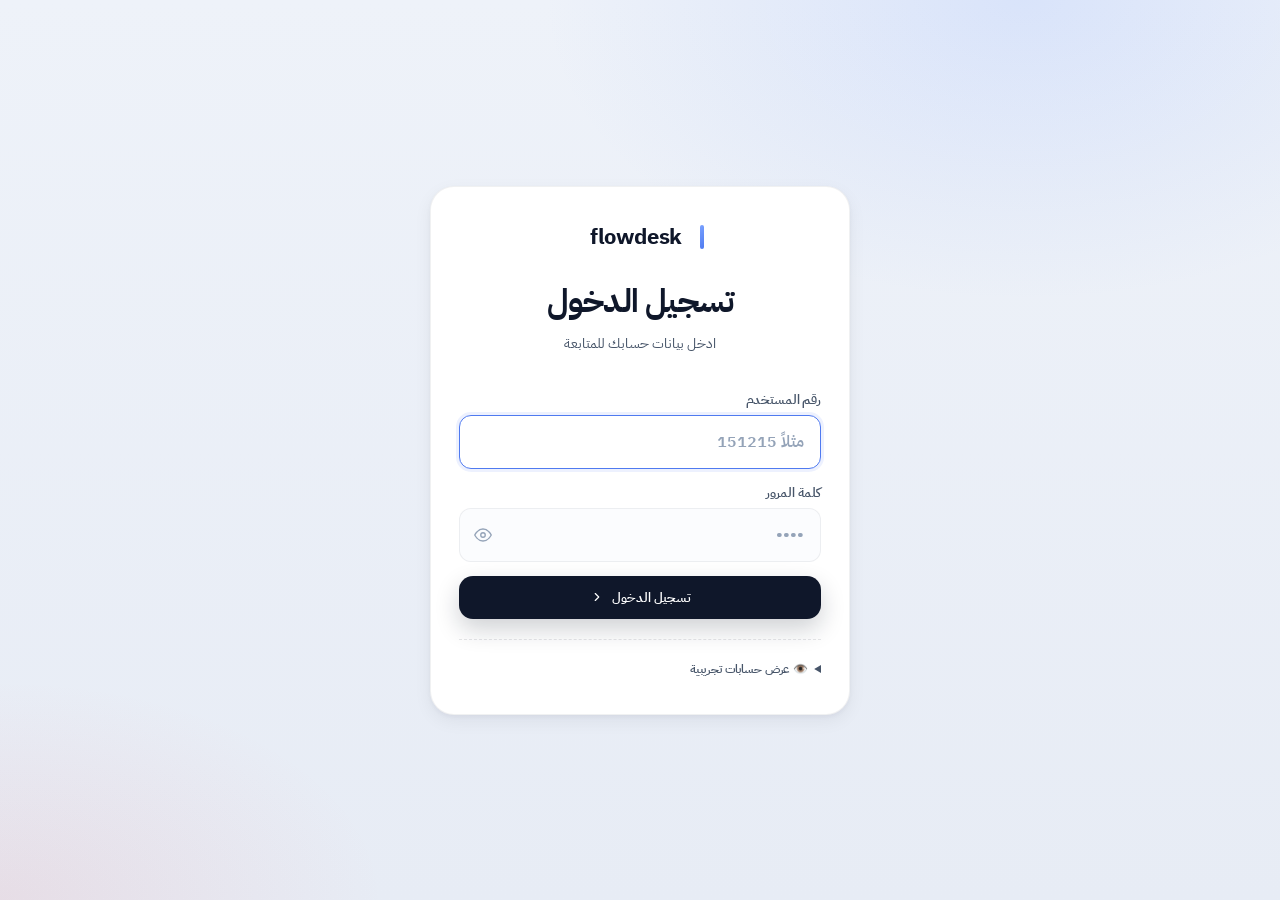
==== commit c7cdd5a6: "Daily checklists: templates, daily instances, photo-capable steps Supervisors and managers can build" ====
--- a/my-tasks.html
+++ b/my-tasks.html
@@ -34,6 +34,10 @@
       <svg viewBox="0 0 24 24" fill="none" stroke="currentColor" stroke-width="1.8" stroke-linecap="round" stroke-linejoin="round"><path d="M20 21v-2a4 4 0 00-4-4H8a4 4 0 00-4 4v2"/><circle cx="12" cy="7" r="4"/></svg>
       <span>ملفي</span>
     </button>
+    <button type="button" class="ph-tab" data-tab="checklist">
+      <svg viewBox="0 0 24 24" fill="none" stroke="currentColor" stroke-width="1.8" stroke-linecap="round" stroke-linejoin="round"><path d="M9 11l3 3L22 4"/><path d="M21 12v7a2 2 0 01-2 2H5a2 2 0 01-2-2V5a2 2 0 012-2h11"/></svg>
+      <span>الشك ليست</span>
+    </button>
     <button type="button" class="ph-tab" data-tab="alerts">
       <svg viewBox="0 0 24 24" fill="none" stroke="currentColor" stroke-width="1.8" stroke-linecap="round" stroke-linejoin="round"><path d="M18 8a6 6 0 10-12 0c0 7-3 9-3 9h18s-3-2-3-9"/><path d="M14 21a2 2 0 01-4 0"/></svg>
       <span>التنبيهات</span>
@@ -46,6 +50,7 @@
 
 <script src="data.js"></script>
 <script src="task-detail-modal.js"></script>
+<script src="checklist-instance-modal.js"></script>
 <script src="my-tasks.js"></script>
 </body>
 </html>
--- a/styles.css
+++ b/styles.css
@@ -455,18 +455,22 @@
   position: relative;
 }
 .emp-avatar {
+  display: inline-block;
   width: 40px; height: 40px;
   border-radius: 50%;
   flex: 0 0 40px;
   padding: 2px;
   background: var(--emp-color, var(--accent));
   position: relative;
+  overflow: visible; /* allow lv-badge to overflow */
+  box-sizing: border-box;
 }
 .emp-avatar img {
   width: 100%; height: 100%;
   border-radius: 50%; object-fit: cover;
   border: 2px solid var(--surface);
   display: block;
+  box-sizing: border-box;
 }
 
 .emp-info { min-width: 0; display: flex; flex-direction: column; gap: 1px; }
@@ -879,19 +883,31 @@
   transition: background .2s var(--ease), border-color .2s var(--ease);
 }
 .overview-row:hover { background: var(--surface-soft); border-color: var(--line-2); }
-.overview-row .ov-av {
-  width: 30px; height: 30px;
+
+/* Generic avatar pill — every .ov-av is constrained to a circle */
+.ov-av {
+  display: inline-block;
+  width: 32px; height: 32px;
+  flex: 0 0 32px;
   border-radius: 50%;
   padding: 2px;
   background: var(--emp-color, var(--accent));
-  flex: 0 0 30px;
-  display: inline-block;
-}
-.overview-row .ov-av img {
+  box-sizing: border-box;
+  overflow: hidden;
+  vertical-align: middle;
+}
+.ov-av img {
   width: 100%; height: 100%;
-  border-radius: 50%; object-fit: cover;
+  border-radius: 50%;
+  object-fit: cover;
   border: 2px solid var(--surface);
   display: block;
+  box-sizing: border-box;
+}
+
+.overview-row .ov-av {
+  width: 30px; height: 30px;
+  flex: 0 0 30px;
 }
 .overview-row .ov-name { font-weight: 700; color: var(--ink); font-size: 13px; }
 .overview-row .ov-role { color: var(--ink-3); font-size: 11px; display: block; margin-top: 1px; }
@@ -1169,6 +1185,211 @@
 .wl-bar > span { display: block; height: 100%; border-radius: 999px; transition: width .4s var(--ease); }
 
 .team-card-foot { display: flex; gap: 8px; }
+
+/* Inactive employee — grayed out card */
+.team-card.inactive {
+  opacity: 0.65;
+  filter: grayscale(0.4);
+}
+
+/* Role + dept pills under the name */
+.emp-tags { display: flex; flex-wrap: wrap; gap: 5px; margin-top: 4px; }
+.emp-perm-pill {
+  display: inline-flex;
+  align-items: center;
+  font-size: 10.5px;
+  font-weight: 700;
+  padding: 2px 8px;
+  border-radius: 999px;
+  background: var(--surface-soft);
+  color: var(--ink-2);
+}
+.emp-perm-pill.manager    { background: rgba(245,158,11,0.12); color: #b45309; }
+.emp-perm-pill.supervisor { background: rgba(124,92,240,0.12); color: var(--violet); }
+.emp-perm-pill.employee   { background: rgba(43,182,115,0.12); color: var(--green); }
+.emp-dept-pill {
+  font-size: 10.5px;
+  font-weight: 600;
+  padding: 2px 8px;
+  border-radius: 999px;
+  background: color-mix(in srgb, var(--dept-color) 12%, transparent);
+  color: var(--dept-color);
+}
+.emp-inactive-pill {
+  font-size: 10.5px;
+  font-weight: 700;
+  padding: 2px 8px;
+  border-radius: 999px;
+  background: var(--red-soft);
+  color: var(--red);
+}
+
+.emp-phone {
+  display: block;
+  font-size: 11.5px;
+  font-weight: 600;
+  color: #25D366;
+  text-decoration: none;
+  margin-top: 4px;
+  letter-spacing: 0.02em;
+}
+.emp-phone:hover { text-decoration: underline; }
+.emp-phone.muted { color: var(--ink-3); cursor: default; pointer-events: none; }
+
+/* Admin action buttons — top-LEFT in RTL (away from avatar) */
+.emp-admin-actions {
+  position: absolute;
+  top: 12px;
+  inset-inline-end: 12px;
+  display: flex;
+  flex-direction: row;
+  gap: 6px;
+  z-index: 5;
+}
+.emp-action {
+  width: 28px; height: 28px;
+  border-radius: 50%;
+  display: grid; place-items: center;
+  background: var(--surface);
+  border: 1px solid var(--line);
+  color: var(--ink-2);
+  cursor: pointer;
+  text-decoration: none;
+  transition: all .15s var(--ease);
+  box-shadow: var(--shadow-sm);
+}
+.emp-action:hover { transform: scale(1.1); }
+.emp-action.edit:hover     { background: var(--accent); color: #fff; border-color: var(--accent); }
+.emp-action.toggle.on:hover  { background: var(--red); color: #fff; border-color: var(--red); }
+.emp-action.toggle.off { background: var(--red-soft); color: var(--red); border-color: rgba(226,91,98,0.30); }
+.emp-action.toggle.off:hover { background: var(--green); color: #fff; border-color: var(--green); }
+.emp-action.whatsapp { color: #25D366; }
+.emp-action.whatsapp:hover { background: #25D366; color: #fff; border-color: #25D366; }
+
+/* Employee edit modal extras */
+.ee-look-row {
+  display: grid;
+  grid-template-columns: auto 1fr;
+  gap: 16px;
+  align-items: center;
+  background: var(--surface-2);
+  border: 1px solid var(--line);
+  border-radius: 12px;
+  padding: 14px;
+}
+.ee-avatar-preview {
+  position: relative;
+  width: 80px; height: 80px;
+  flex: 0 0 80px;
+  border-radius: 50%;
+  padding: 3px;
+  background: var(--emp-color, var(--accent));
+  box-shadow: 0 8px 18px rgba(15,23,42,0.12);
+}
+.ee-avatar-preview img {
+  width: 100%; height: 100%;
+  border-radius: 50%; object-fit: cover;
+  border: 3px solid var(--surface);
+  display: block;
+}
+.ee-avatar-upload {
+  position: absolute;
+  inset-inline-end: -2px;
+  inset-block-end: -2px;
+  width: 28px; height: 28px;
+  border-radius: 50%;
+  background: var(--ink);
+  color: #fff;
+  border: 2px solid var(--surface);
+  display: grid; place-items: center;
+  cursor: pointer;
+  box-shadow: 0 4px 10px rgba(15,23,42,0.20);
+  transition: all .15s var(--ease);
+}
+.ee-avatar-upload:hover { background: var(--accent); transform: scale(1.08); }
+
+.ee-upload-row {
+  display: flex;
+  flex-wrap: wrap;
+  gap: 8px;
+  align-items: center;
+}
+.ee-upload-btn {
+  display: inline-flex; align-items: center; gap: 6px;
+  background: linear-gradient(135deg, var(--accent), #7c5cf0);
+  color: #fff;
+  border: 0;
+  border-radius: 10px;
+  padding: 8px 14px;
+  font-size: 12.5px;
+  font-weight: 700;
+  cursor: pointer;
+  box-shadow: 0 4px 12px rgba(79,122,240,0.25);
+  transition: all .15s var(--ease);
+}
+.ee-upload-btn:hover { transform: translateY(-1px); box-shadow: 0 6px 16px rgba(79,122,240,0.35); }
+.ee-upload-clear {
+  background: var(--surface);
+  border: 1px solid var(--line);
+  border-radius: 10px;
+  padding: 7px 12px;
+  font-size: 12px;
+  color: var(--red);
+  font-weight: 600;
+  cursor: pointer;
+  transition: all .15s var(--ease);
+}
+.ee-upload-clear:hover { background: var(--red-soft); border-color: var(--red); }
+.ee-look-controls { display: flex; flex-direction: column; gap: 12px; }
+.ee-look-line { display: flex; flex-direction: column; gap: 6px; }
+.ee-avatar-picker {
+  display: grid;
+  grid-template-columns: 32px 1fr 32px;
+  gap: 6px;
+}
+.ee-avatar-btn {
+  width: 32px; height: 32px;
+  border-radius: 8px;
+  background: var(--surface);
+  border: 1px solid var(--line);
+  font-size: 18px;
+  font-weight: 700;
+  color: var(--ink-2);
+  cursor: pointer;
+  transition: all .15s var(--ease);
+}
+.ee-avatar-btn:hover { background: var(--ink); color: #fff; border-color: var(--ink); }
+
+.ee-color-grid {
+  display: grid;
+  grid-template-columns: repeat(8, 1fr);
+  gap: 5px;
+}
+.ee-color {
+  width: 100%;
+  aspect-ratio: 1;
+  border-radius: 8px;
+  border: 2px solid transparent;
+  cursor: pointer;
+  transition: all .15s var(--ease);
+}
+.ee-color:hover { transform: scale(1.1); }
+.ee-color.selected {
+  border-color: var(--ink);
+  box-shadow: 0 0 0 2px var(--surface), 0 0 0 4px var(--ink);
+  transform: scale(1.05);
+}
+
+.ee-error {
+  background: var(--red-soft);
+  border: 1px solid rgba(226,91,98,0.20);
+  color: var(--red);
+  font-size: 12.5px;
+  font-weight: 600;
+  padding: 9px 14px;
+  border-radius: 10px;
+  margin-top: 4px;
+}
 
 /* Leaderboard */
 .leaderboard { display: flex; flex-direction: column; gap: 6px; }
@@ -4285,10 +4506,13 @@
   margin-bottom: 4px;
 }
 .avatar-dd-img {
+  display: inline-block;
+  flex: 0 0 40px;
   width: 40px; height: 40px;
   border-radius: 50%;
   padding: 2px;
   background: var(--emp-color, var(--accent));
+  box-sizing: border-box;
 }
 .avatar-dd-img img {
   width: 100%; height: 100%;
@@ -4361,12 +4585,14 @@
 .ph-greeting h1 { font-size: 22px; font-weight: 800; letter-spacing: -0.02em; line-height: 1.2; }
 
 .ph-avatar {
+  display: inline-block;
   position: relative;
   width: 52px; height: 52px;
   border-radius: 50%;
   padding: 2.5px;
   background: var(--emp-color, var(--accent));
   flex: 0 0 52px;
+  box-sizing: border-box;
 }
 .ph-avatar img {
   width: 100%; height: 100%;
@@ -4599,7 +4825,7 @@
   background: var(--surface);
   border-top: 1px solid var(--line);
   display: grid;
-  grid-template-columns: repeat(4, 1fr);
+  grid-template-columns: repeat(5, 1fr);
   padding: 6px 4px;
   z-index: 10;
 }
@@ -4635,3 +4861,924 @@
   }
 }
 
+
+/* ============================================================
+   v8 — multi-assignees / brand labels / editable detail / dept add
+   ============================================================ */
+
+/* Multi-assignee tick on chip */
+.ass-chip { position: relative; }
+.ass-chip .ass-tick {
+  position: absolute;
+  top: -4px;
+  inset-inline-start: -4px;
+  background: var(--green);
+  color: #fff;
+  font-size: 10px;
+  font-weight: 800;
+  width: 16px; height: 16px;
+  border-radius: 50%;
+  display: grid; place-items: center;
+  border: 2px solid var(--surface);
+}
+
+/* Brand picker (in task creation/detail modals) */
+.brand-picker {
+  display: flex; flex-wrap: wrap; gap: 6px;
+  align-items: center;
+}
+.brand-wrap { position: relative; display: inline-flex; }
+.brand-pick {
+  display: inline-flex; align-items: center; gap: 6px;
+  padding: 6px 12px;
+  border-radius: 999px;
+  border: 1.5px solid color-mix(in srgb, var(--brand-color), transparent 60%);
+  background: color-mix(in srgb, var(--brand-color), transparent 88%);
+  color: var(--brand-color);
+  font-size: 12px;
+  font-weight: 700;
+  cursor: pointer;
+  transition: all .15s var(--ease);
+}
+.brand-pick:hover { background: color-mix(in srgb, var(--brand-color), transparent 75%); }
+.brand-pick.selected {
+  background: var(--brand-color);
+  color: #fff;
+  border-color: var(--brand-color);
+  box-shadow: 0 4px 12px color-mix(in srgb, var(--brand-color), transparent 60%);
+}
+.brand-pick .bdot {
+  width: 7px; height: 7px;
+  border-radius: 50%;
+  background: var(--brand-color);
+  border: 1.5px solid currentColor;
+}
+.brand-pick.selected .bdot { background: #fff; border-color: #fff; }
+.brand-del {
+  width: 18px; height: 18px;
+  border-radius: 50%;
+  border: 1px solid var(--line);
+  background: var(--surface);
+  color: var(--ink-3);
+  font-size: 12px;
+  cursor: pointer;
+  display: none;
+  align-items: center;
+  justify-content: center;
+  margin-inline-start: 2px;
+}
+.brand-wrap:hover .brand-del { display: inline-flex; }
+.brand-del:hover { background: var(--red); color: #fff; border-color: var(--red); }
+
+.brand-add-wrap { display: inline-flex; gap: 4px; align-items: center; }
+.brand-add-btn {
+  background: var(--surface-2);
+  border: 1.5px dashed var(--line-2);
+  color: var(--ink-2);
+  border-radius: 999px;
+  padding: 5px 12px;
+  font-size: 11.5px;
+  font-weight: 600;
+  cursor: pointer;
+}
+.brand-add-btn:hover { background: var(--surface); border-color: var(--accent); color: var(--accent); }
+.brand-add-form {
+  display: inline-flex;
+  gap: 4px;
+  align-items: center;
+  background: var(--surface-2);
+  border-radius: 999px;
+  padding: 3px 5px;
+  border: 1.5px solid var(--line);
+}
+.brand-add-input {
+  border: 0;
+  background: transparent;
+  font-size: 12px;
+  padding: 4px 8px;
+  outline: none;
+  font-family: inherit;
+  width: 110px;
+}
+.brand-add-color {
+  width: 26px; height: 26px;
+  border: 1px solid var(--line);
+  border-radius: 50%;
+  cursor: pointer;
+  padding: 0;
+  background: none;
+}
+.brand-add-color::-webkit-color-swatch-wrapper { padding: 0; border-radius: 50%; }
+.brand-add-color::-webkit-color-swatch { border: 0; border-radius: 50%; }
+.brand-add-save, .brand-add-cancel {
+  width: 22px; height: 22px;
+  border-radius: 50%;
+  border: 0;
+  display: grid; place-items: center;
+  cursor: pointer;
+}
+.brand-add-save { background: var(--green); color: #fff; }
+.brand-add-cancel { background: var(--surface); color: var(--ink-3); border: 1px solid var(--line); }
+
+/* Brand chips on task cards */
+.task-brands {
+  display: flex; flex-wrap: wrap; gap: 4px;
+  margin: 6px 0 4px;
+}
+.brand-chip {
+  display: inline-flex; align-items: center;
+  padding: 2px 9px;
+  border-radius: 999px;
+  background: color-mix(in srgb, var(--brand-color), transparent 80%);
+  color: var(--brand-color);
+  font-size: 10.5px;
+  font-weight: 700;
+  border: 1px solid color-mix(in srgb, var(--brand-color), transparent 65%);
+  white-space: nowrap;
+}
+.brand-chip.sm {
+  padding: 1.5px 7px;
+  font-size: 9.5px;
+}
+
+/* Task card with brand stripe */
+.task[data-has-brand="true"] {
+  box-shadow: inset 4px 0 0 var(--task-brand), 0 1px 2px rgba(15,23,42,0.04);
+}
+
+/* XP "بدون" pill */
+.xp-pill.xp-zero {
+  background: var(--surface-2);
+  color: var(--ink-3);
+  border-color: var(--line);
+}
+.xp-pill.xp-zero.active {
+  background: var(--ink-3);
+  color: #fff;
+  border-color: var(--ink-3);
+}
+
+/* Editable task detail modal */
+.td-title-input {
+  flex: 1;
+  font-size: 22px;
+  font-weight: 800;
+  letter-spacing: -0.02em;
+  border: 0;
+  border-bottom: 2px dashed transparent;
+  background: transparent;
+  color: var(--ink);
+  font-family: inherit;
+  padding: 4px 2px;
+  width: 100%;
+}
+.td-title-input:hover { border-bottom-color: var(--line-2); }
+.td-title-input:focus {
+  outline: none;
+  border-bottom-color: var(--accent);
+}
+.td-assignee-edit {
+  display: flex;
+  flex-wrap: wrap;
+  gap: 6px;
+  background: var(--surface-2);
+  border: 1px solid var(--line);
+  border-radius: 12px;
+  padding: 8px;
+}
+.td-assignees-stack {
+  display: flex;
+  flex-wrap: wrap;
+  gap: 8px;
+}
+.td-due-input,
+.td-tag-select {
+  font-size: 13px;
+  padding: 8px 12px;
+}
+.td-xp-edit { display: flex; align-items: center; gap: 8px; }
+.td-xp-edit input { width: 80px; padding: 6px 10px; }
+.td-brand-chips { display: flex; flex-wrap: wrap; gap: 6px; }
+
+.td-btn.save {
+  background: linear-gradient(135deg, var(--accent), var(--violet, #7c5cf0));
+  color: #fff;
+  border: 0;
+}
+.td-btn.save:hover { transform: translateY(-1px); box-shadow: 0 6px 14px rgba(79,122,240,0.25); }
+
+/* Department add inline form */
+.dept-row {
+  display: flex;
+  gap: 6px;
+  align-items: center;
+}
+.dept-row select { flex: 1; }
+.dept-add-btn {
+  white-space: nowrap;
+  font-size: 11.5px;
+  padding: 7px 10px;
+}
+.dept-add-form {
+  display: flex;
+  gap: 6px;
+  align-items: center;
+  margin-top: 6px;
+  padding: 8px;
+  background: var(--surface-2);
+  border-radius: 10px;
+  border: 1px solid var(--line);
+}
+.dept-add-form input[type="text"] { flex: 1; }
+.dept-add-form input[type="color"] {
+  width: 32px; height: 32px;
+  border: 1px solid var(--line);
+  border-radius: 8px;
+  cursor: pointer;
+  padding: 0;
+  background: none;
+}
+.dept-add-form .ghost-btn { font-size: 11.5px; padding: 6px 10px; }
+
+/* Brand logo bits */
+.brand-logo {
+  display: inline-flex;
+  width: 16px; height: 16px;
+  border-radius: 4px;
+  overflow: hidden;
+  background: #fff;
+  border: 1px solid color-mix(in srgb, var(--brand-color), transparent 60%);
+  flex: 0 0 16px;
+}
+.brand-logo img {
+  width: 100%; height: 100%;
+  object-fit: cover;
+  display: block;
+}
+.brand-chip-logo {
+  display: inline-flex;
+  width: 14px; height: 14px;
+  border-radius: 3px;
+  overflow: hidden;
+  background: #fff;
+  flex: 0 0 14px;
+  margin-inline-end: 4px;
+  vertical-align: middle;
+  border: 1px solid color-mix(in srgb, var(--brand-color), transparent 70%);
+}
+.brand-chip-logo img {
+  width: 100%; height: 100%;
+  object-fit: cover;
+  display: block;
+}
+.brand-chip {
+  display: inline-flex;
+  align-items: center;
+}
+
+/* Brand logo upload preview in the add form */
+.brand-logo-preview {
+  display: inline-grid; place-items: center;
+  width: 30px; height: 30px;
+  border-radius: 8px;
+  background: var(--surface);
+  border: 1.5px dashed var(--line-2);
+  cursor: pointer;
+  overflow: hidden;
+  flex: 0 0 30px;
+  transition: border-color .15s var(--ease);
+}
+.brand-logo-preview:hover { border-color: var(--accent); }
+.brand-logo-preview img {
+  width: 100%; height: 100%;
+  object-fit: cover;
+  display: block;
+}
+.brand-logo-empty { font-size: 14px; opacity: .55; }
+
+/* Compact task cards (employee columns) — tighter brand strip */
+.task.compact .task-brands {
+  margin: 4px 0 0;
+}
+.task.compact .brand-chip {
+  font-size: 9.5px;
+  padding: 1.5px 6px;
+}
+
+/* ============================================================
+   Brand emblem — circular logo peeking from the start edge
+   of a task card, like a badge stuck to the corner.
+   ============================================================ */
+.task[data-has-brand="true"],
+.ph-task[data-has-brand="true"] {
+  overflow: visible;
+  /* Shrink the card from the visually-LEFT side so the peeking emblem
+     has room to appear fully without being clipped by the parent. */
+  margin-inline-end: 24px;
+}
+.task-brand-emblem {
+  position: absolute;
+  top: 50%;
+  inset-inline-end: -22px;       /* RTL: peek from the visually-LEFT edge */
+  transform: translateY(-50%);
+  width: 38px;
+  height: 38px;
+  border-radius: 50%;
+  overflow: hidden;
+  background: #fff;
+  border: 2.5px solid var(--brand-color, var(--accent));
+  box-shadow:
+    -3px 2px 8px rgba(15,23,42,0.12),
+    0 0 0 1px rgba(255,255,255,0.6) inset;
+  z-index: 4;
+  pointer-events: none; /* don't block clicks */
+}
+.task-brand-emblem img {
+  width: 100%;
+  height: 100%;
+  object-fit: cover;
+  display: block;
+}
+/* Compact employee-column cards: smaller emblem to match smaller card */
+.task.compact[data-has-brand="true"] { margin-inline-end: 20px; }
+.task.compact .task-brand-emblem {
+  width: 30px;
+  height: 30px;
+  inset-inline-end: -16px;
+  border-width: 2px;
+}
+/* Don't let the priority strip peek past the rounded edges of branded cards */
+.task[data-has-brand="true"]::before,
+.ph-task[data-has-brand="true"]::before {
+  border-radius: 14px 0 0 14px;
+}
+
+/* ============================================================
+   Extension request banner + form (employee asks for new due date)
+   ============================================================ */
+.td-ext-banner {
+  display: flex;
+  align-items: center;
+  gap: 10px;
+  padding: 12px 14px;
+  border-radius: 12px;
+  margin: 12px 0;
+  font-size: 13px;
+}
+.td-ext-banner.pending {
+  background: color-mix(in srgb, var(--amber, #f0a042) 14%, var(--surface));
+  border: 1px solid color-mix(in srgb, var(--amber, #f0a042) 36%, var(--line));
+}
+.td-ext-banner.waiting {
+  background: var(--surface-2);
+  border: 1px dashed var(--line-2);
+  color: var(--ink-2);
+}
+.td-ext-icon { font-size: 18px; }
+.td-ext-text { flex: 1; display: flex; flex-direction: column; gap: 2px; line-height: 1.4; }
+.td-ext-text b { color: var(--ink); font-weight: 700; }
+.td-ext-text span { color: var(--ink-2); font-size: 12.5px; }
+.td-ext-approve, .td-ext-deny {
+  border: 0;
+  border-radius: 8px;
+  padding: 7px 14px;
+  font-size: 12.5px;
+  font-weight: 700;
+  cursor: pointer;
+  transition: transform .15s var(--ease);
+}
+.td-ext-approve { background: var(--green); color: #fff; }
+.td-ext-approve:hover { transform: translateY(-1px); }
+.td-ext-deny {
+  background: transparent;
+  color: var(--red);
+  border: 1px solid color-mix(in srgb, var(--red) 38%, transparent);
+}
+.td-ext-deny:hover { background: var(--red-soft); }
+
+.td-ext-request-btn {
+  display: inline-flex; align-items: center; gap: 5px;
+  margin-top: 6px;
+  padding: 5px 12px;
+  background: transparent;
+  border: 1px dashed var(--accent);
+  color: var(--accent);
+  border-radius: 999px;
+  font-size: 11.5px;
+  font-weight: 600;
+  cursor: pointer;
+}
+.td-ext-request-btn:hover { background: var(--accent-soft, color-mix(in srgb, var(--accent) 12%, transparent)); }
+
+.td-ext-form {
+  display: flex;
+  flex-direction: column;
+  gap: 6px;
+  margin-top: 8px;
+  padding: 10px;
+  background: var(--surface-2);
+  border-radius: 10px;
+  border: 1px solid var(--line);
+}
+.td-ext-form input { font-size: 12.5px; padding: 6px 10px; }
+.td-ext-form .ghost-btn { font-size: 11.5px; padding: 6px 10px; align-self: flex-start; }
+
+/* ============================================================
+   Subtask rows with optional attached document
+   ============================================================ */
+.td-sub-list { list-style: none; padding: 0; margin: 0; display: flex; flex-direction: column; gap: 4px; }
+.td-sub {
+  display: flex;
+  align-items: center;
+  gap: 8px;
+  padding: 8px 10px;
+  background: var(--surface-2);
+  border: 1px solid var(--line);
+  border-radius: 10px;
+  font-size: 13px;
+}
+.td-sub.done .td-sub-text { text-decoration: line-through; color: var(--ink-3); }
+
+.td-sub-toggle {
+  background: transparent;
+  border: 0;
+  padding: 0;
+  cursor: pointer;
+  display: grid; place-items: center;
+  flex: 0 0 22px;
+}
+.td-sub-toggle[disabled] { cursor: default; }
+.td-sub-check {
+  display: grid; place-items: center;
+  width: 20px; height: 20px;
+  border-radius: 6px;
+  border: 1.5px solid var(--line-2);
+  background: var(--surface);
+  color: var(--green);
+  font-weight: 800;
+  font-size: 14px;
+}
+.td-sub.done .td-sub-check {
+  background: var(--green);
+  color: #fff;
+  border-color: var(--green);
+}
+
+.td-sub-text { flex: 1; min-width: 0; }
+
+.td-sub-att {
+  display: inline-flex; align-items: center; gap: 4px;
+  padding: 4px 8px;
+  background: color-mix(in srgb, var(--accent), transparent 86%);
+  border: 1px solid color-mix(in srgb, var(--accent), transparent 70%);
+  color: var(--accent);
+  border-radius: 999px;
+  font-size: 11px;
+  font-weight: 600;
+  text-decoration: none;
+  max-width: 180px;
+  overflow: hidden;
+}
+.td-sub-att:hover { background: color-mix(in srgb, var(--accent), transparent 75%); }
+.td-sub-att-name { white-space: nowrap; overflow: hidden; text-overflow: ellipsis; }
+
+.td-sub-attach-btn,
+.td-sub-del-btn {
+  width: 26px; height: 26px;
+  display: grid; place-items: center;
+  border: 1px solid var(--line);
+  background: var(--surface);
+  border-radius: 50%;
+  cursor: pointer;
+  color: var(--ink-3);
+  transition: all .15s var(--ease);
+  flex: 0 0 26px;
+}
+.td-sub-attach-btn:hover { color: var(--accent); border-color: var(--accent); }
+.td-sub-del-btn { font-size: 16px; line-height: 1; }
+.td-sub-del-btn:hover { color: #fff; background: var(--red); border-color: var(--red); }
+
+.td-sub-add-row {
+  display: flex;
+  gap: 6px;
+  margin-top: 8px;
+}
+.td-sub-add-row input { flex: 1; }
+.td-sub-add-row .ghost-btn { padding: 7px 14px; }
+
+/* ============================================================
+   CHECKLISTS — supervisor template grid + employee fill modal
+   ============================================================ */
+
+/* Manager page: templates grid */
+.cl-templates-grid {
+  display: grid;
+  grid-template-columns: repeat(auto-fill, minmax(280px, 1fr));
+  gap: 14px;
+  margin-bottom: 18px;
+}
+.cl-card {
+  background: var(--surface);
+  border: 1px solid var(--line);
+  border-radius: 14px;
+  padding: 14px;
+  display: flex; flex-direction: column; gap: 10px;
+  cursor: pointer;
+  transition: transform .15s var(--ease), box-shadow .15s var(--ease), border-color .15s var(--ease);
+  box-shadow: var(--shadow-sm);
+}
+.cl-card:hover { transform: translateY(-1px); box-shadow: var(--shadow-md); border-color: var(--line-2); }
+.cl-card.inactive { opacity: 0.6; }
+.cl-card-head { display: flex; align-items: center; gap: 8px; }
+.cl-card-title {
+  flex: 1; min-width: 0;
+  font-size: 14.5px;
+  font-weight: 700;
+  color: var(--ink);
+}
+.cl-sched-pill {
+  font-size: 10.5px;
+  font-weight: 700;
+  background: var(--surface-2);
+  border: 1px solid var(--line);
+  padding: 3px 8px;
+  border-radius: 999px;
+  color: var(--ink-2);
+}
+.cl-card-desc {
+  font-size: 12.5px;
+  color: var(--ink-3);
+  line-height: 1.5;
+  margin: 0;
+}
+.cl-card-stats {
+  display: grid;
+  grid-template-columns: repeat(3, 1fr);
+  gap: 6px;
+  background: var(--surface-2);
+  padding: 10px;
+  border-radius: 10px;
+}
+.cl-stat { display: flex; flex-direction: column; align-items: center; gap: 1px; }
+.cl-stat b { font-size: 16px; font-weight: 700; color: var(--ink); }
+.cl-stat span { font-size: 10.5px; color: var(--ink-3); }
+.cl-stat.ok b { color: var(--green); }
+.cl-card-assignees {
+  display: flex;
+  flex-wrap: wrap;
+  gap: 4px;
+  align-items: center;
+}
+.cl-more-pill {
+  background: var(--surface-2);
+  font-size: 10.5px;
+  font-weight: 700;
+  color: var(--ink-2);
+  padding: 3px 8px;
+  border-radius: 999px;
+}
+.cl-card-foot {
+  display: flex;
+  gap: 6px;
+  border-top: 1px solid var(--line);
+  padding-top: 10px;
+  margin-top: 2px;
+}
+.cl-card-foot .ghost-btn {
+  font-size: 11.5px;
+  padding: 6px 10px;
+  display: inline-flex;
+  align-items: center;
+  gap: 4px;
+}
+.cl-empty { grid-column: 1 / -1; }
+
+/* History rows */
+.cl-history-block { padding: 14px; }
+.cl-hist-day { margin-bottom: 14px; }
+.cl-hist-day:last-child { margin-bottom: 0; }
+.cl-hist-day-title { font-size: 12.5px; color: var(--ink-2); margin: 0 0 6px; font-weight: 700; }
+.cl-hist-rows { display: flex; flex-direction: column; gap: 4px; }
+.cl-hist-row {
+  display: grid;
+  grid-template-columns: auto 1fr 140px auto;
+  align-items: center;
+  gap: 10px;
+  padding: 8px 12px;
+  background: var(--surface-2);
+  border: 1px solid var(--line);
+  border-radius: 10px;
+  font-size: 12.5px;
+  cursor: pointer;
+  transition: background .15s var(--ease);
+}
+.cl-hist-row:hover { background: var(--surface-soft); }
+.cl-hist-text { display: flex; flex-direction: column; min-width: 0; gap: 1px; }
+.cl-hist-text b { font-weight: 700; color: var(--ink); }
+.cl-hist-progress { display: flex; align-items: center; gap: 6px; }
+.cl-hist-bar {
+  flex: 1;
+  height: 6px;
+  background: var(--line);
+  border-radius: 4px;
+  overflow: hidden;
+}
+.cl-hist-bar span {
+  display: block; height: 100%;
+  background: linear-gradient(90deg, var(--accent), var(--violet, #7c5cf0));
+  border-radius: 4px;
+}
+.cl-hist-progress small { font-weight: 700; color: var(--ink-2); }
+.cl-hist-status {
+  font-size: 10.5px;
+  font-weight: 700;
+  padding: 4px 10px;
+  border-radius: 999px;
+  white-space: nowrap;
+}
+.cl-hist-status.submitted { background: color-mix(in srgb, var(--green) 18%, var(--surface)); color: var(--green); }
+.cl-hist-status.progress  { background: color-mix(in srgb, var(--amber) 18%, var(--surface)); color: var(--amber); }
+.cl-hist-status.pending   { background: var(--surface-2); color: var(--ink-3); }
+
+/* Template modal: step builder */
+.cl-step-builder {
+  list-style: none;
+  padding: 0;
+  margin: 0 0 8px;
+  display: flex;
+  flex-direction: column;
+  gap: 4px;
+}
+.cl-step-empty {
+  padding: 12px;
+  text-align: center;
+  background: var(--surface-2);
+  border: 1px dashed var(--line);
+  border-radius: 10px;
+  font-size: 12.5px;
+}
+.cl-step-row {
+  display: grid;
+  grid-template-columns: 24px 1fr auto auto auto auto;
+  align-items: center;
+  gap: 6px;
+  padding: 8px 10px;
+  background: var(--surface-2);
+  border: 1px solid var(--line);
+  border-radius: 10px;
+  font-size: 12.5px;
+}
+.cl-step-num {
+  display: grid; place-items: center;
+  width: 22px; height: 22px;
+  background: var(--ink);
+  color: #fff;
+  font-size: 11px;
+  font-weight: 700;
+  border-radius: 50%;
+}
+.cl-step-text { color: var(--ink); min-width: 0; overflow: hidden; text-overflow: ellipsis; }
+.cl-step-photo-pill {
+  font-size: 10.5px;
+  font-weight: 700;
+  padding: 2px 8px;
+  border-radius: 999px;
+  background: color-mix(in srgb, var(--red) 16%, var(--surface));
+  color: var(--red);
+  border: 1px solid color-mix(in srgb, var(--red) 30%, transparent);
+}
+.cl-step-photo-pill.optional {
+  background: var(--surface);
+  color: var(--ink-3);
+  border-color: var(--line);
+}
+.cl-step-up, .cl-step-down, .cl-step-del {
+  width: 24px; height: 24px;
+  border-radius: 6px;
+  border: 1px solid var(--line);
+  background: var(--surface);
+  color: var(--ink-3);
+  cursor: pointer;
+  font-size: 13px;
+  font-weight: 700;
+  display: grid; place-items: center;
+}
+.cl-step-up:hover, .cl-step-down:hover { color: var(--accent); border-color: var(--accent); }
+.cl-step-up:disabled, .cl-step-down:disabled { opacity: 0.35; cursor: not-allowed; }
+.cl-step-del:hover { color: #fff; background: var(--red); border-color: var(--red); }
+
+.cl-step-add {
+  display: grid;
+  grid-template-columns: 1fr auto auto;
+  gap: 6px;
+  align-items: center;
+}
+.cl-step-add input { padding: 8px 10px; }
+.cl-step-photo-toggle {
+  display: inline-flex;
+  align-items: center;
+  gap: 4px;
+  font-size: 11.5px;
+  font-weight: 600;
+  color: var(--ink-2);
+  padding: 6px 10px;
+  background: var(--surface-2);
+  border: 1px solid var(--line);
+  border-radius: 8px;
+  cursor: pointer;
+}
+.cl-step-photo-toggle input { margin-inline-end: 4px; }
+
+.cl-assignees {
+  display: flex;
+  flex-wrap: wrap;
+  gap: 6px;
+  background: var(--surface-2);
+  border: 1px solid var(--line);
+  border-radius: 12px;
+  padding: 8px;
+}
+
+/* Setting toggle compact (for active flag) */
+.setting-toggle.compact {
+  display: inline-flex;
+  align-items: center;
+  gap: 6px;
+  padding: 8px 12px;
+  background: var(--surface-2);
+  border: 1px solid var(--line);
+  border-radius: 10px;
+  font-size: 12.5px;
+  cursor: pointer;
+}
+.setting-toggle.compact input { margin-inline-end: 4px; }
+
+/* Mobile checklist cards */
+.cli-list { display: flex; flex-direction: column; gap: 8px; }
+.cli-card {
+  background: var(--surface);
+  border: 1px solid var(--line);
+  border-radius: 14px;
+  padding: 12px;
+  cursor: pointer;
+  display: flex;
+  flex-direction: column;
+  gap: 8px;
+  position: relative;
+  overflow: hidden;
+  transition: transform .15s var(--ease), box-shadow .15s var(--ease);
+}
+.cli-card:active { transform: scale(0.98); }
+.cli-card::before {
+  content: "";
+  position: absolute;
+  inset-inline-start: 0;
+  top: 0; bottom: 0;
+  width: 3px;
+  background: var(--ink-3);
+}
+.cli-card.progress::before { background: var(--amber); }
+.cli-card.submitted::before { background: var(--green); }
+.cli-card-row { display: flex; align-items: center; gap: 8px; }
+.cli-card-title {
+  flex: 1; min-width: 0;
+  font-size: 13.5px;
+  font-weight: 700;
+  color: var(--ink);
+}
+.cli-card-status {
+  font-size: 10.5px;
+  font-weight: 700;
+  padding: 3px 9px;
+  border-radius: 999px;
+  white-space: nowrap;
+}
+.cli-card-status.submitted { background: color-mix(in srgb, var(--green) 18%, var(--surface)); color: var(--green); }
+.cli-card-status.progress  { background: color-mix(in srgb, var(--amber) 18%, var(--surface)); color: var(--amber); }
+.cli-card-status.pending   { background: var(--surface-2); color: var(--ink-3); }
+.cli-card-meta {
+  display: flex;
+  gap: 6px;
+  align-items: center;
+  font-size: 11px;
+  color: var(--ink-3);
+  padding-inline-start: 12px;
+}
+.cli-card-badge {
+  background: color-mix(in srgb, var(--violet, #7c5cf0) 16%, var(--surface));
+  color: var(--violet, #7c5cf0);
+  padding: 2px 8px;
+  border-radius: 999px;
+  font-weight: 700;
+}
+
+.cli-progress-row {
+  display: flex;
+  align-items: center;
+  gap: 8px;
+  padding-inline-start: 12px;
+}
+.cli-progress-bar {
+  flex: 1;
+  height: 6px;
+  background: var(--line);
+  border-radius: 4px;
+  overflow: hidden;
+}
+.cli-progress-bar span {
+  display: block; height: 100%;
+  background: linear-gradient(90deg, var(--accent), var(--violet, #7c5cf0));
+  border-radius: 4px;
+  transition: width .25s var(--ease);
+}
+.cli-progress-row b, .cli-progress-row small { font-weight: 700; color: var(--ink-2); font-size: 11.5px; }
+
+/* Instance fill modal step rows */
+.cli-step-list {
+  list-style: none;
+  padding: 0;
+  margin: 14px 0;
+  display: flex;
+  flex-direction: column;
+  gap: 6px;
+}
+.cli-step {
+  display: grid;
+  grid-template-columns: auto 1fr auto auto;
+  align-items: center;
+  gap: 8px;
+  padding: 10px;
+  background: var(--surface-2);
+  border: 1px solid var(--line);
+  border-radius: 10px;
+  font-size: 13px;
+}
+.cli-step.done { background: color-mix(in srgb, var(--green) 8%, var(--surface)); border-color: color-mix(in srgb, var(--green) 25%, var(--line)); }
+.cli-step.done .cli-step-text > span { text-decoration: line-through; color: var(--ink-3); }
+.cli-step.req-photo { border-inline-start: 3px solid var(--red); }
+.cli-step-toggle {
+  background: transparent;
+  border: 0;
+  padding: 0;
+  cursor: pointer;
+  flex: 0 0 24px;
+  display: grid; place-items: center;
+}
+.cli-step-toggle[disabled] { cursor: default; }
+.cli-step-check {
+  display: grid; place-items: center;
+  width: 22px; height: 22px;
+  border: 1.5px solid var(--line-2);
+  border-radius: 6px;
+  background: var(--surface);
+  color: var(--green);
+  font-weight: 800;
+  font-size: 14px;
+}
+.cli-step.done .cli-step-check {
+  background: var(--green);
+  color: #fff;
+  border-color: var(--green);
+}
+.cli-step-text {
+  display: flex;
+  flex-direction: column;
+  gap: 2px;
+  min-width: 0;
+}
+.cli-step-text > span { color: var(--ink); }
+.cli-req-pill {
+  font-size: 10.5px;
+  font-weight: 700;
+  background: color-mix(in srgb, var(--red) 16%, var(--surface));
+  color: var(--red);
+  padding: 2px 8px;
+  border-radius: 999px;
+  width: fit-content;
+}
+.cli-req-pill.ok {
+  background: color-mix(in srgb, var(--green) 16%, var(--surface));
+  color: var(--green);
+}
+.cli-photo-thumb {
+  width: 48px;
+  height: 48px;
+  border-radius: 8px;
+  overflow: hidden;
+  border: 1px solid var(--line);
+  flex: 0 0 48px;
+}
+.cli-photo-thumb img { width: 100%; height: 100%; object-fit: cover; display: block; }
+.cli-photo-btn {
+  width: 36px;
+  height: 36px;
+  border-radius: 50%;
+  border: 1px solid var(--line);
+  background: var(--surface);
+  color: var(--accent);
+  cursor: pointer;
+  display: grid; place-items: center;
+  flex: 0 0 36px;
+  transition: all .15s var(--ease);
+}
+.cli-photo-btn:hover { background: var(--accent); color: #fff; border-color: var(--accent); }
